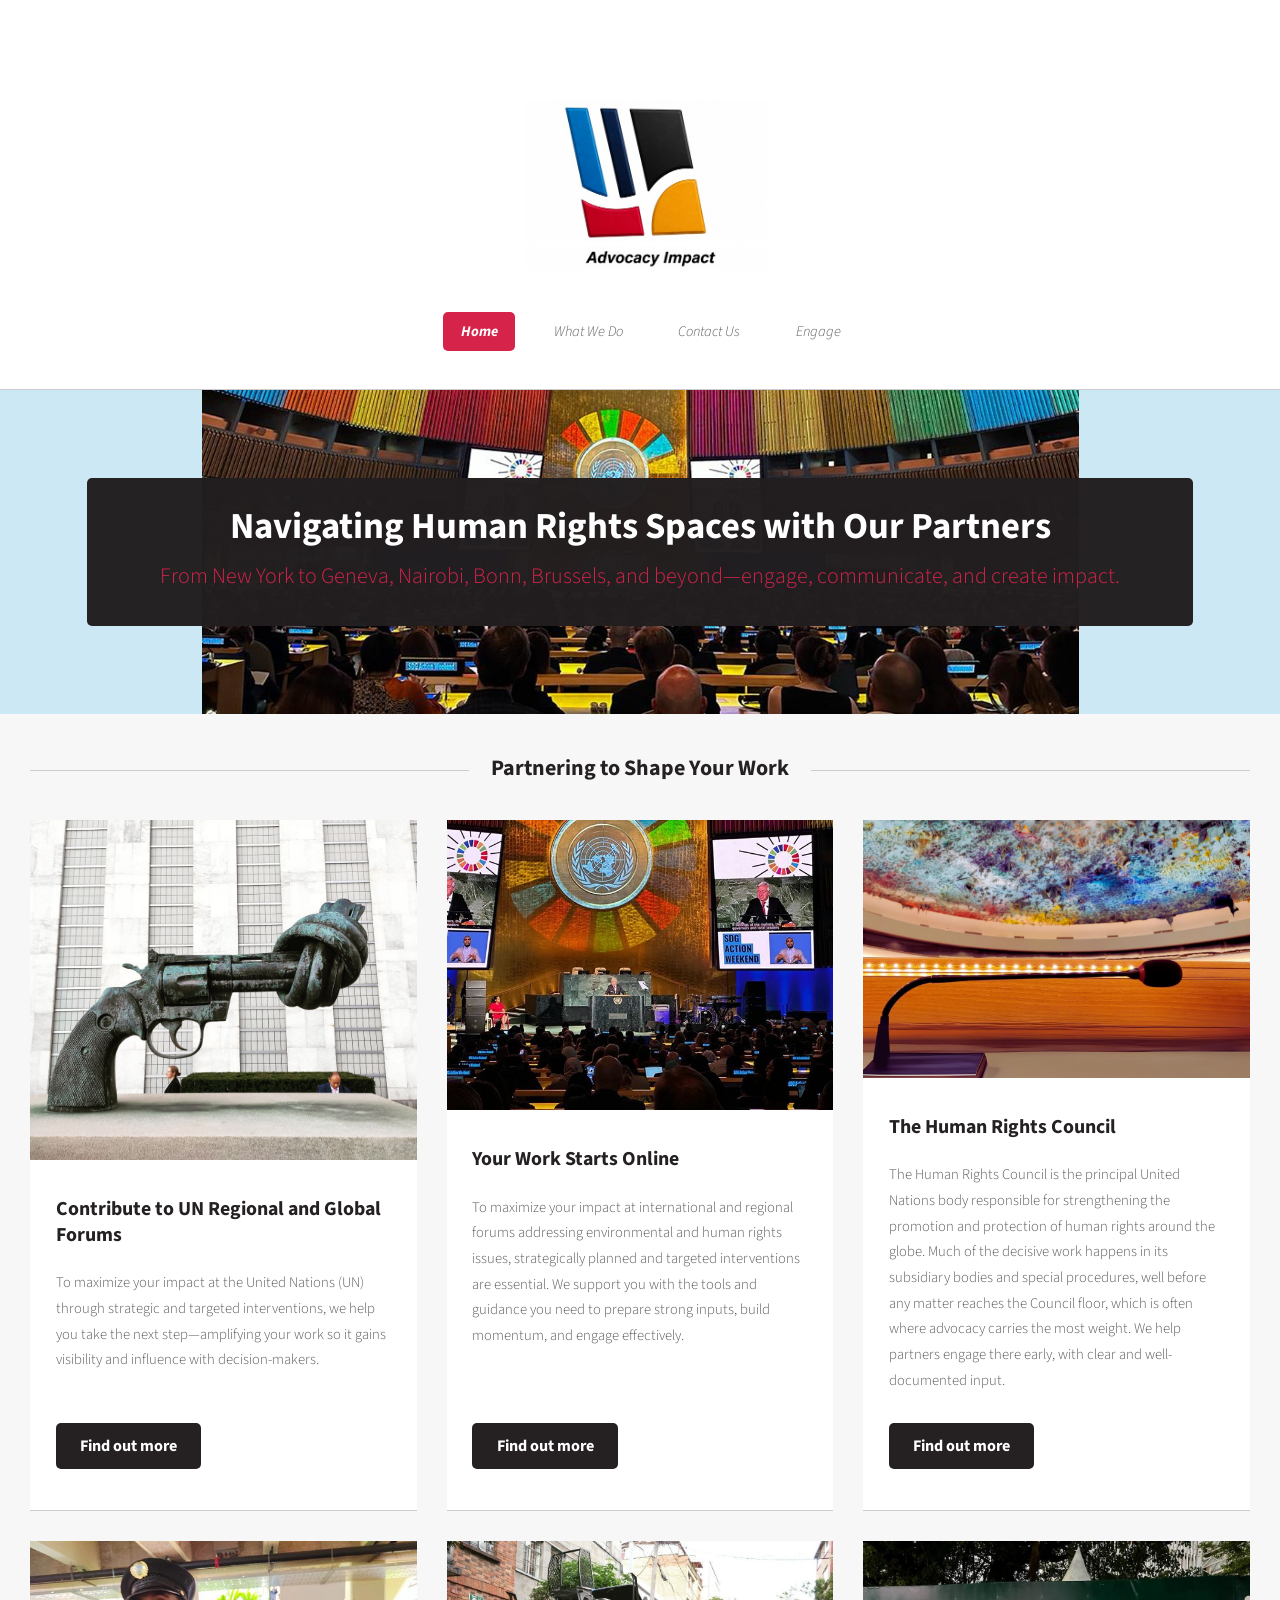
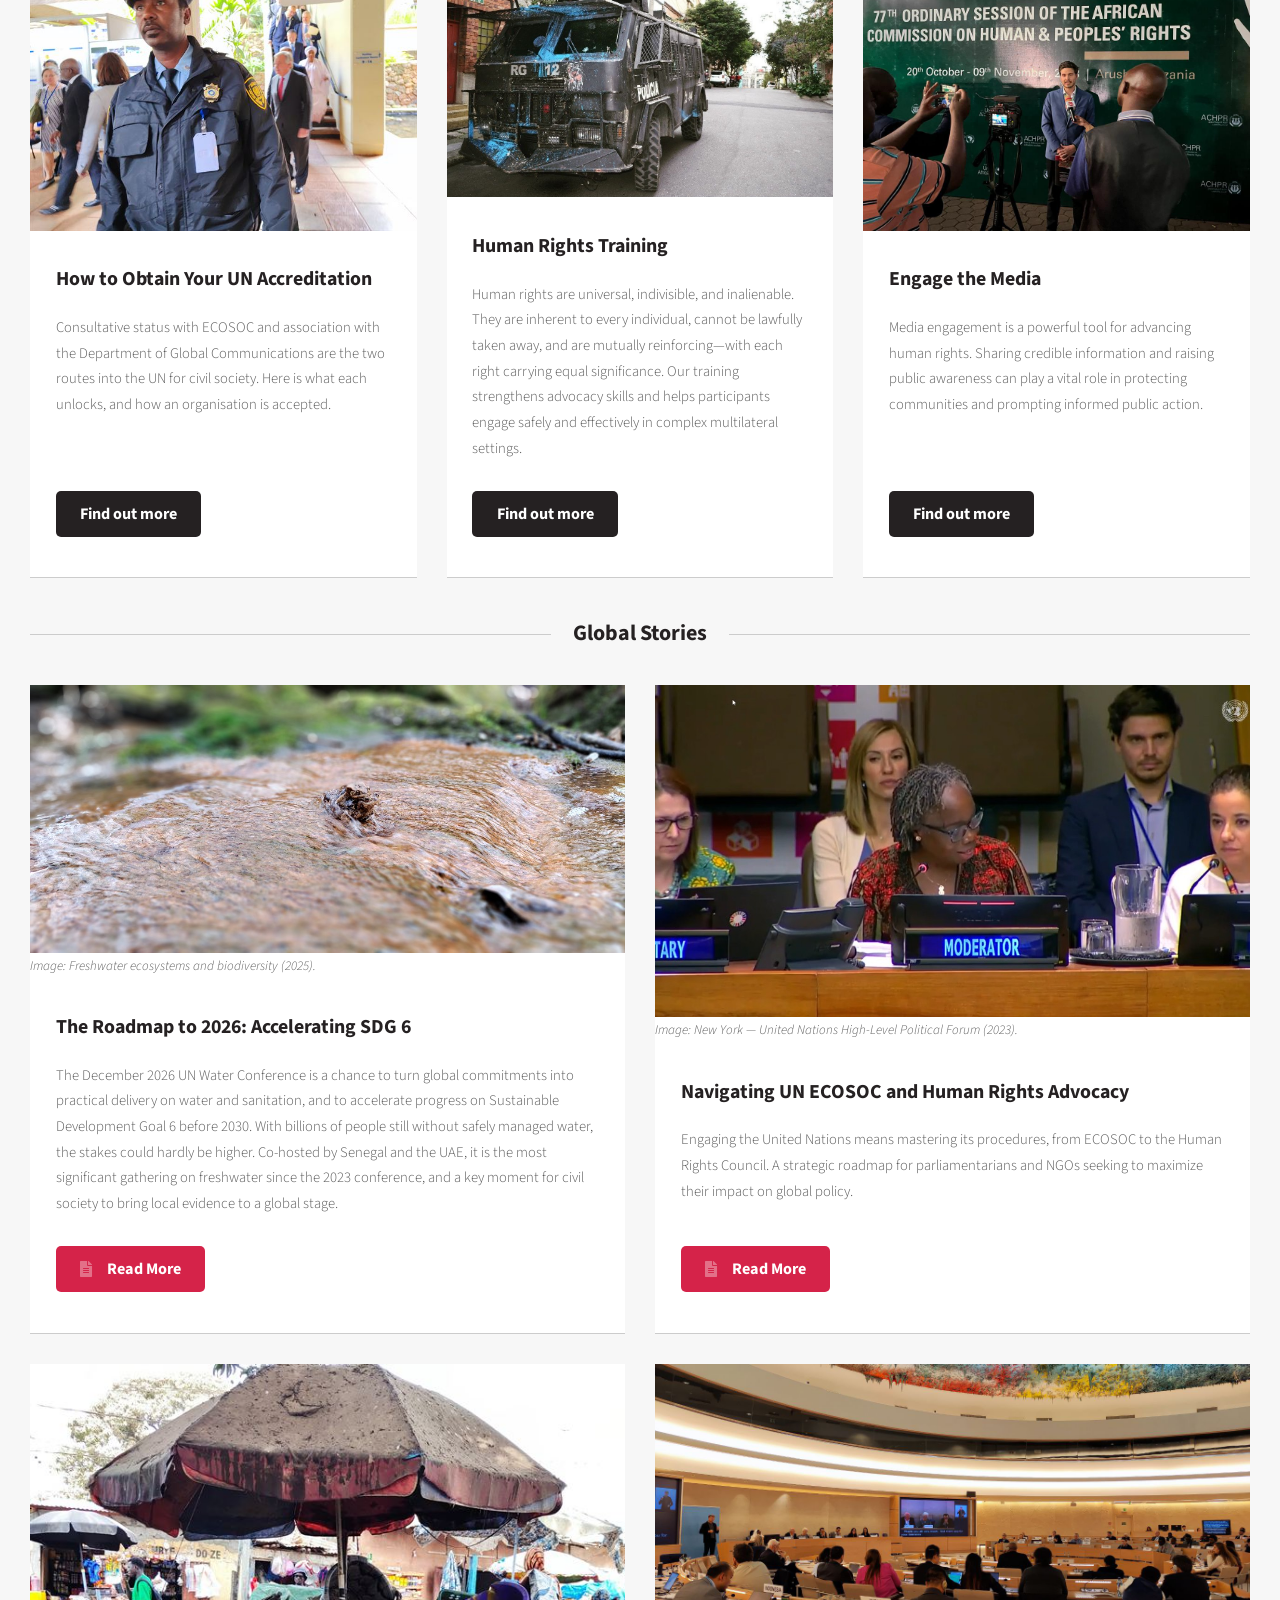
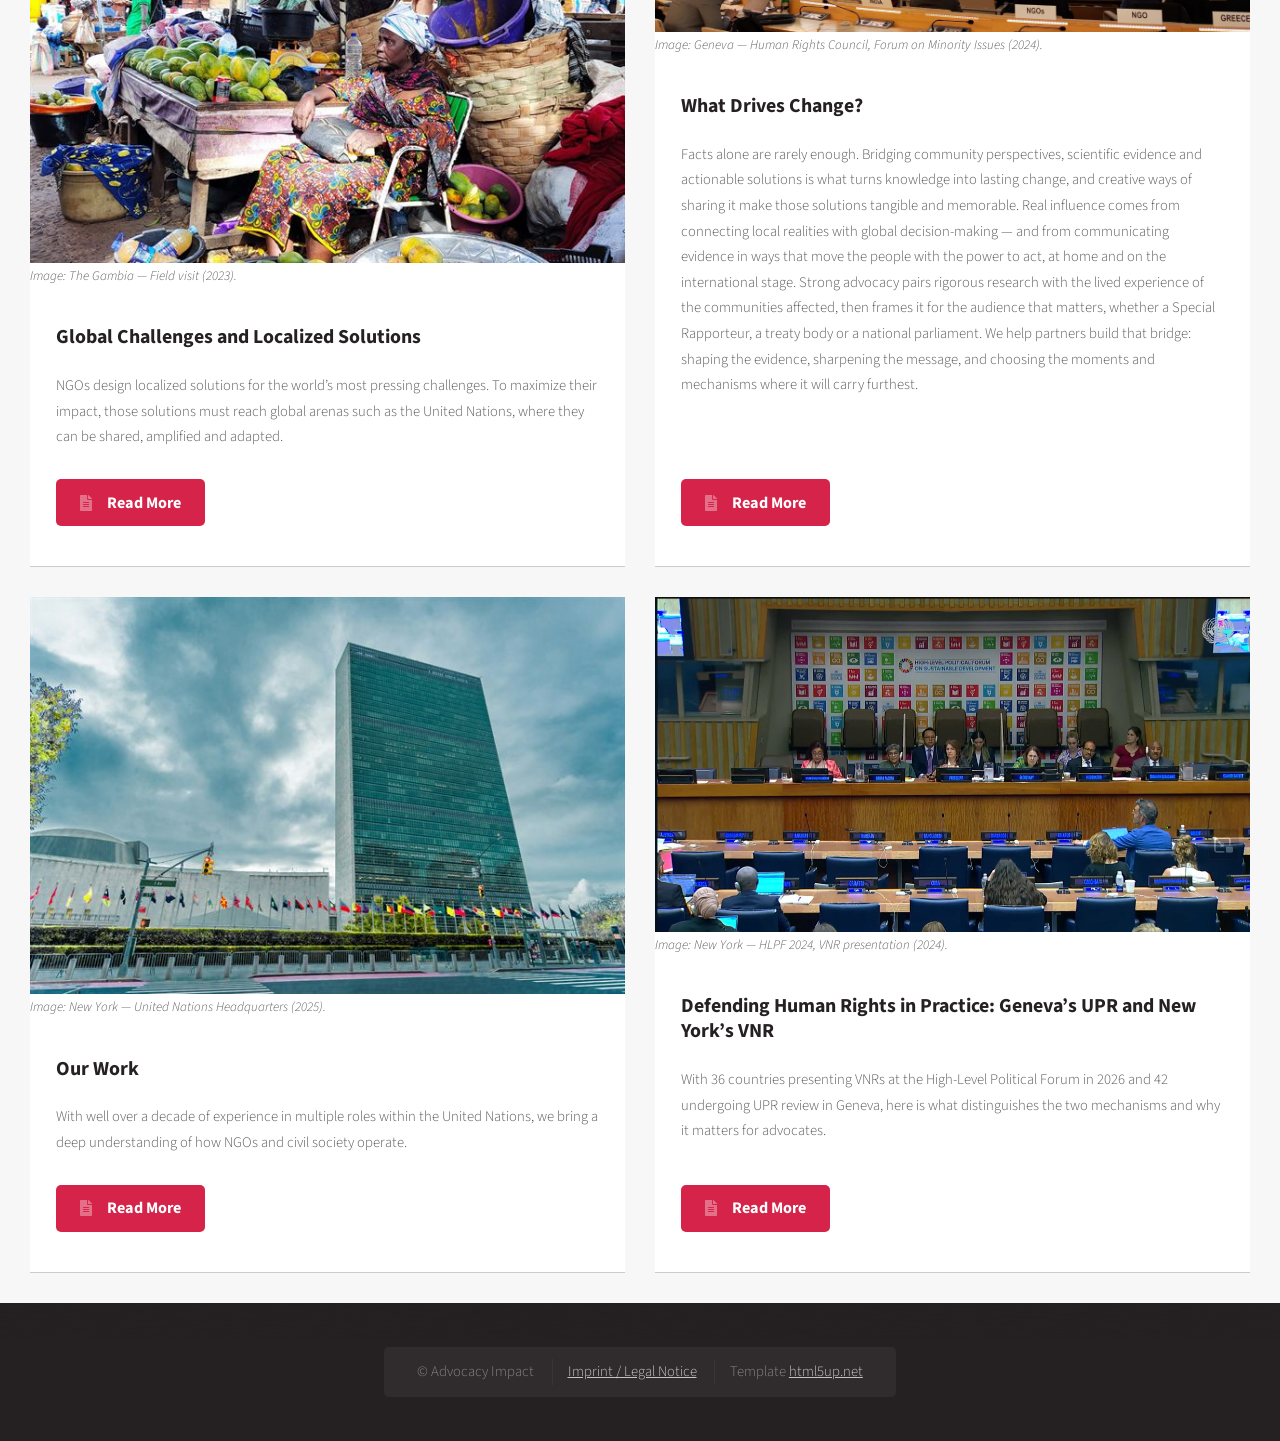
==== index.html @ 9e7255ac "Fix engage image alignment and correct landing-page button links engage.html: clear the floated imag" ====
<!DOCTYPE HTML>
<!--
	Advocacy Impact
	html5up.net | @ajlkn
	Free for personal and commercial use under the CCA 3.0 license (html5up.net/license)
-->
<html lang="en">
	<head>
		<title>Advocacy Impact — Navigating Human Rights Spaces</title>
		<meta charset="utf-8" />
		<meta name="viewport" content="width=device-width, initial-scale=1" />
		<meta name="description" content="Advocacy Impact helps NGOs, researchers, and civil society engage with the United Nations and regional human rights forums, from New York to Geneva, Nairobi, Bonn, and Brussels." />
		<link rel="icon" type="image/jpeg" href="images/logo.jpg" />
		<meta property="og:type" content="website" />
		<meta property="og:title" content="Advocacy Impact — Navigating Human Rights Spaces" />
		<meta property="og:description" content="Helping NGOs, researchers, and civil society engage with the United Nations and regional human rights forums." />
		<meta property="og:image" content="https://advocacyimpact.eu/images/logo.jpg" />
		<meta property="og:url" content="https://advocacyimpact.eu/" />
		<link rel="stylesheet" href="assets/css/main.css" />
		<link rel="stylesheet" href="assets/css/custom.css" />
	</head>
	<body class="homepage is-preload">
		<div id="page-wrapper">

				<!-- Header -->
				<section id="header">

					<!-- Logo -->
						

				<!-- Nav --><nav id="nav"><img src="images/logo.jpg" alt="Advocacy Impact" width="328" height="185" /><br />
<div style="height:30px;"></div>
<ul>
<li class="current"><a href="index.html">Home</a></li>
<li><a href="what-we-do.html">What We Do</a></li>
<li><a href="contact.html">Contact Us</a></li>
<li><a href="engage.html">Engage</a>
<ul>
<li><a href="global-stories.html">Global Stories</a></li>
<li><a href="who-we-are.html">Who We Are</a></li>
</ul>
</li>
</ul>
</nav>

					</section>

					<!-- Banner -->
						<section id="banner">
							<header>
								<h2>Navigating Human Rights Spaces with Our Partners</h2>
								<p>From New York to Geneva, Nairobi, Bonn, Brussels, and beyond—engage, communicate, and create impact.</p>
							</header>
						</section>

			<!-- Main -->
				<section id="main">
					<div class="container">
						<div class="row">
							<div class="col-12">

								<!-- Portfolio -->
									<section>
										<header class="major">
											<h2>Partnering to Shape Your Work</h2>
										</header>
<div class="row stories-grid">
    <div class="col-4 col-6-medium col-12-small">
        <section class="box">
            <a href="#" class="image featured"><img loading="lazy" src="images/pic02.jpg" alt="The Knotted Gun (Non-Violence) sculpture outside UN Headquarters in New York" /></a>
            <header>
                <h3>Contribute to UN Regional and Global Forums</h3>
            </header>
            <p>To maximize your impact at the United Nations (UN) through strategic and targeted interventions, we help you take the next step—amplifying your work so it gains visibility and influence with decision-makers.</p>
            <footer>
                <ul class="actions">
                    <li>
                        <a href="engage.html#engage-with-mechanisms" class="button alt" data-scroll>Find out more</a>
                    </li>
                </ul>
            </footer>
        </section>
    </div>

    <div class="col-4 col-6-medium col-12-small">
        <section class="box">
            <a href="#" class="image featured"><img loading="lazy" src="images/pic03.jpg" srcset="images/pic03-640.jpg 640w, images/pic03.jpg 1024w" sizes="(max-width: 736px) 100vw, 600px" alt="A speaker at the podium in the UN General Assembly Hall during SDG Action Weekend" /></a>
            <header>
                <h3>Your Work Starts Online</h3>
            </header>
            <p>To maximize your impact at international and regional forums addressing environmental and human rights issues, strategically planned and targeted interventions are essential. We support you with the tools and guidance you need to prepare strong inputs, build momentum, and engage effectively.</p>
            <footer>
                <ul class="actions">
                    <li>
                        <a href="engage.html#online-advocacy" class="button alt" data-scroll>Find out more</a>
                    </li>
                </ul>
            </footer>
        </section>
    </div>

    <div class="col-4 col-6-medium col-12-small">
        <section class="box">
            <a href="#" class="image featured"><img loading="lazy" src="images/pic05.jpg" alt="The domed ceiling of the UN Human Rights Council chamber in Geneva, above a delegate microphone" /></a>
            <header>
                <h3>The Human Rights Council</h3>
            </header>
            <p>The Human Rights Council is the principal United Nations body responsible for strengthening the promotion and protection of human rights around the globe. Much of the decisive work happens in its subsidiary bodies and special procedures, well before any matter reaches the Council floor, which is often where advocacy carries the most weight. We help partners engage there early, with clear and well-documented input.</p>
            <footer>
                <ul class="actions">
                    <li>
                        <a href="engage.html#human-rights-council" class="button alt" data-scroll>Find out more</a>
                    </li>
                </ul>
            </footer>
        </section>
    </div>

    <div class="col-4 col-6-medium col-12-small">
        <section class="box">
            <a href="#" class="image featured"><img loading="lazy" src="images/sg-nairobi.jpg" srcset="images/sg-nairobi-640.jpg 640w, images/sg-nairobi.jpg 1100w" sizes="(max-width: 736px) 100vw, 600px" alt="A UN security officer as Secretary-General Ant&oacute;nio Guterres walks through the UN Office at Nairobi" /></a>
            <header>
                <h3>How to Obtain Your UN Accreditation</h3>
            </header>
            <p>Consultative status with ECOSOC and association with the Department of Global Communications are the two routes into the UN for civil society. Here is what each unlocks, and how an organisation is accepted.</p>
            <footer>
                <ul class="actions">
                    <li>
                        <a href="engage.html#our-experience" class="button alt" data-scroll>Find out more</a>
                    </li>
                </ul>
            </footer>
        </section>
    </div>

    <div class="col-4 col-6-medium col-12-small">
        <section class="box">
            <a href="#" class="image featured"><img loading="lazy" src="images/pic06.jpg" alt="A police armoured vehicle splattered with blue paint on a city street" /></a>
            <header>
                <h3>Human Rights Training</h3>
            </header>
            <p>Human rights are universal, indivisible, and inalienable. They are inherent to every individual, cannot be lawfully taken away, and are mutually reinforcing—with each right carrying equal significance. Our training strengthens advocacy skills and helps participants engage safely and effectively in complex multilateral settings.</p>
            <footer>
                <ul class="actions">
                    <li>
                        <a href="engage.html#human-rights-training" class="button alt" data-scroll>Find out more</a>
                    </li>
                </ul>
            </footer>
        </section>
    </div>

    <div class="col-4 col-6-medium col-12-small">
        <section class="box">
            <a href="#" class="image featured"><img loading="lazy" src="images/pic07.jpg" alt="A man being interviewed on camera in front of a banner for the 77th session of the African Commission on Human and Peoples Rights" /></a>
            <header>
                <h3>Engage the Media</h3>
            </header>
            <p>Media engagement is a powerful tool for advancing human rights. Sharing credible information and raising public awareness can play a vital role in protecting communities and prompting informed public action.</p>
            <footer>
                <ul class="actions">
                    <li>
                        <a href="engage.html#engage-the-media" class="button alt" data-scroll>Find out more</a>
                    </li>
                </ul>
            </footer>
        </section>
    </div>
</div>

									</section>

							</div>
							<div class="col-12">

								<!-- Blog -->
									<section>
										<header class="major">
    							<h2 style="text-align: left;">Global Stories</h2>
<!--	<li><a href="who-we-are.html">Who We Are</a></li> -->
											</header>
										<div class="row stories-grid">
											<div class="col-6 col-12-small">
												<section class="box" style="text-align: left;">
													<figure class="featured-figure">
														<a href="#" class="image featured"><img loading="lazy" src="images/water-frogs.png" alt="Water flowing over rocks with frogs" style="display:block; margin:0;" /></a>
														<figcaption class="image-caption">Image: Freshwater ecosystems and biodiversity (2025).</figcaption>
													</figure>
													<header>
														<h3>The Roadmap to 2026: Accelerating SDG 6</h3>
													</header>
													<p>The December 2026 UN Water Conference is a chance to turn global commitments into practical delivery on water and sanitation, and to accelerate progress on Sustainable Development Goal 6 before 2030. With billions of people still without safely managed water, the stakes could hardly be higher. Co-hosted by Senegal and the UAE, it is the most significant gathering on freshwater since the 2023 conference, and a key moment for civil society to bring local evidence to a global stage.</p>
													<footer>
														<ul class="actions">
															<li>
																<a href="global-stories.html#post-4" class="button icon solid fa-file-alt">
																	Read More
																</a>
															</li>
														</ul>
													</footer>
												</section>
											</div>
												<div class="col-6 col-12-small">
													<section class="box" style="text-align: left;">
														<figure class="featured-figure">
															<a href="#" class="image featured"><img loading="lazy" src="images/pic22.jpg" alt="" style="display:block; margin:0;" /></a>
															<figcaption class="image-caption">Image: New York — United Nations High-Level Political Forum (2023).</figcaption>
														</figure>
														<header>
															<h3>Navigating UN ECOSOC and Human Rights Advocacy</h3>
														</header>
														<p>Engaging the United Nations means mastering its procedures, from ECOSOC to the Human Rights Council. A strategic roadmap for parliamentarians and NGOs seeking to maximize their impact on global policy.</p>
														<footer>
															<ul class="actions">
																<li>
																	<a href="global-stories.html#post-3" class="button icon solid fa-file-alt">
																		Read More
																	</a>
																</li>
															</ul>
														</footer>
													</section>
												</div>
											<div class="col-6 col-12-small">
												<section class="box" style="text-align: left;">
													<figure class="featured-figure">
														<a href="#" class="image featured"><img loading="lazy" src="images/pic15.jpg" srcset="images/pic15-640.jpg 640w, images/pic15.jpg 1280
w" sizes="(max-width: 736px) 100vw, 600px" alt="" style="display:block; margin:0;" /></a>
														<figcaption class="image-caption">Image: The Gambia — Field visit (2023).</figcaption>
													</figure>
													<header>
														<h3>Global Challenges and Localized Solutions</h3>
													
													</header>
													
<p>NGOs design localized solutions for the world&rsquo;s most pressing challenges. To maximize their impact, those solutions must reach global arenas such as the United Nations, where they can be shared, amplified and adapted.</p>
													<footer>
														<ul class="actions">
															 <li>
        <a href="global-stories.html#post-1" class="button icon solid fa-file-alt">
            Read More
        </a>
    </li>
</ul>

													</footer>
												</section>
											</div>
											<div class="col-6 col-12-small">
												<section class="box" style="text-align: left;">
													<figure class="featured-figure">
														<a href="#" class="image featured"><img loading="lazy" src="images/pic09.jpg" alt="" style="display:block; margin:0;" /></a>
														<figcaption class="image-caption">Image: Geneva — Human Rights Council, Forum on Minority Issues (2024).</figcaption>
													</figure>
													<header>
														<h3>What Drives Change?</h3>
														
													</header>
													<p>Facts alone are rarely enough. Bridging community perspectives, scientific evidence and actionable solutions is what turns knowledge into lasting change, and creative ways of sharing it make those solutions tangible and memorable. Real influence comes from connecting local realities with global decision-making &mdash; and from communicating evidence in ways that move the people with the power to act, at home and on the international stage. Strong advocacy pairs rigorous research with the lived experience of the communities affected, then frames it for the audience that matters, whether a Special Rapporteur, a treaty body or a national parliament. We help partners build that bridge: shaping the evidence, sharpening the message, and choosing the moments and mechanisms where it will carry furthest.</p>
<footer>

														<ul class="actions">
    <li>
        <a href="global-stories.html#post-2" class="button icon solid fa-file-alt">
            Read More
        </a>
    </li>
</ul>

													</footer>
</section>
											</div>
											<div class="col-6 col-12-small">
												<section class="box" style="text-align: left;">
													<figure class="featured-figure">
														<a href="#" class="image featured"><img loading="lazy" src="images/pic08.jpg" srcset="images/pic08-640.jpg 640w, images/pic08.jpg 1280w" sizes="(max-width: 736px) 100vw, 600px" alt="The United Nations Secretariat building and member-state flags in New York" style="display:block; margin:0;" /></a>
														<figcaption class="image-caption">Image: New York &mdash; United Nations Headquarters (2025).</figcaption>
													</figure>
													<header>
														<h3>Our Work</h3>
														
													</header>
 <p>With well over a decade of experience in multiple roles within the United Nations, we bring a deep understanding of how NGOs and civil society operate.</p>

													<footer>

														<ul class="actions">
    <li>
        <a href="global-stories.html#post-6" class="button icon solid fa-file-alt">
            Read More
        </a>
    </li>
</ul>

													</footer>
												</section>
											</div>
											<div class="col-6 col-12-small">
												<section class="box" style="text-align: left;">
													<figure class="featured-figure">
														<a href="#" class="image featured"><img loading="lazy" src="images/vnr-hlpf-2024.jpg" alt="VNR presentation at the High-Level Political Forum, New York 2024" style="display:block; margin:0;" /></a>
														<figcaption class="image-caption">Image: New York — HLPF 2024, VNR presentation (2024).</figcaption>
													</figure>
													<header>
														<h3>Defending Human Rights in Practice: Geneva’s UPR and New York’s VNR</h3>
													</header>
													<p>With 36 countries presenting VNRs at the High-Level Political Forum in 2026 and 42 undergoing UPR review in Geneva, here is what distinguishes the two mechanisms and why it matters for advocates.</p>
													<footer>
														<ul class="actions">
															<li>
																<a href="global-stories.html#post-5" class="button icon solid fa-file-alt">
																	Read More
																</a>
															</li>
														</ul>
													</footer>
												</section>
											</div>
										</div>
									</section>

							</div>
						</div>
					</div>
				</section>

			<!-- Footer -->
			<section id="footer">
				<div class="container">
					<div class="row">
						<div class="col-12">
							<div id="copyright">
								<ul class="links">
									<li>&copy; Advocacy Impact</li>
									<li><a href="imprint.html">Imprint / Legal Notice</a></li>
									<li>Template <a href="https://html5up.net">html5up.net</a></li>
								</ul>
							</div>
						</div>
					</div>
				</div>
			</section>

		</div>

		<!-- Scripts -->
			<script src="assets/js/jquery.min.js"></script>
			<script src="assets/js/jquery.dropotron.min.js"></script>
			<script src="assets/js/browser.min.js"></script>
			<script src="assets/js/breakpoints.min.js"></script>
			<script src="assets/js/util.js"></script>
			<script src="assets/js/main.js"></script>

	</body>
</html>
---- assets/css/main.css ----
@import url("fontawesome-all.min.css");
@import url("https://fonts.googleapis.com/css?family=Source+Sans+Pro:300,400,700,900,300italic");

/*
	Dopetrope by HTML5 UP
	html5up.net | @ajlkn
	Free for personal and commercial use under the CCA 3.0 license (html5up.net/license)
*/

html, body, div, span, applet, object,
iframe, h1, h2, h3, h4, h5, h6, p, blockquote,
pre, a, abbr, acronym, address, big, cite,
code, del, dfn, em, img, ins, kbd, q, s, samp,
small, strike, strong, sub, sup, tt, var, b,
u, i, center, dl, dt, dd, ol, ul, li, fieldset,
form, label, legend, table, caption, tbody,
tfoot, thead, tr, th, td, article, aside,
canvas, details, embed, figure, figcaption,
footer, header, hgroup, menu, nav, output, ruby,
section, summary, time, mark, audio, video {
	margin: 0;
	padding: 0;
	border: 0;
	font-size: 100%;
	font: inherit;
	vertical-align: baseline;}

article, aside, details, figcaption, figure,
footer, header, hgroup, menu, nav, section {
	display: block;}

body {
	line-height: 1;
}

ol, ul {
	list-style: none;
}

blockquote, q {
	quotes: none;
}

	blockquote:before, blockquote:after, q:before, q:after {
		content: '';
		content: none;
	}

table {
	border-collapse: collapse;
	border-spacing: 0;
}

body {
	-webkit-text-size-adjust: none;
}

mark {
	background-color: transparent;
	color: inherit;
}

input::-moz-focus-inner {
	border: 0;
	padding: 0;
}

input, select, textarea {
	-moz-appearance: none;
	-webkit-appearance: none;
	-ms-appearance: none;
	appearance: none;
}

/* Basic */

	html {
		box-sizing: border-box;
	}

	*, *:before, *:after {
		box-sizing: inherit;
	}

	body {
		background: #252122;
		background-image: url("images/bg02.png");
	}

		body.is-preload *, body.is-preload *:before, body.is-preload *:after {
			-moz-animation: none !important;
			-webkit-animation: none !important;
			-ms-animation: none !important;
			animation: none !important;
			-moz-transition: none !important;
			-webkit-transition: none !important;
			-ms-transition: none !important;
			transition: none !important;
		}

	body, input, textarea, select {
		font-family: 'Source Sans Pro';
		font-weight: 300;
		color: #5d5d5d;
		font-size: 14pt;
		line-height: 1.75em;
	}

	strong, b {
		color: #252122;
		font-weight: 400;
	}

	i, em {
		font-style: italic;
	}

	sub {
		position: relative;
		top: 0.5em;
		font-size: 0.8em;
	}

	sup {
		position: relative;
		top: -0.5em;
		font-size: 0.8em;
	}

	blockquote {
		border-left: solid 0.75em #dddddd;
		padding: 1em 0 1em 1.5em;
		font-style: italic;
	}

	h1, h2, h3, h4, h5, h6 {
		color: #252122;
		font-weight: 700;
	}

	h1 a, h2 a, h3 a, h4 a, h5 a, h6 a {
		color: inherit;
		text-decoration: none;
	}

	h2 {
		font-size: 1.5em;
	}

	h3 {
		font-size: 1.35em;
	}

	a {
		color: #d52349;
		text-decoration: underline;
	}

		a:hover {
			text-decoration: none;
		}

	br.clear {
		clear: both;
	}

	hr {
		border: 0;
		border-top: solid 1px #dddddd;
		height: 1px;
		margin: 2em 0 2em 0;
	}

	p, ul, ol, dl, table {
		margin-bottom: 2em;
	}

/* Container */

	.container {
		margin: 0 auto;
		max-width: 100%;
		width: 70em;
	}

		@media screen and (max-width: 1680px) {

			.container {
				width: 70em;
			}

		}

		@media screen and (max-width: 1280px) {

			.container {
				width: calc(100% - 60px);
			}

		}

		@media screen and (max-width: 980px) {

			.container {
				width: calc(100% - 80px);
			}

		}

		@media screen and (max-width: 736px) {

			.container {
				width: calc(100% - 40px);
			}

		}

/* Row */

	.row {
		display: flex;
		flex-wrap: wrap;
		box-sizing: border-box;
		align-items: stretch;
	}

		.row > * {
			box-sizing: border-box;
		}

		.row.gtr-uniform > * > :last-child {
			margin-bottom: 0;
		}

		.row.aln-left {
			justify-content: flex-start;
		}

		.row.aln-center {
			justify-content: center;
		}

		.row.aln-right {
			justify-content: flex-end;
		}

		.row.aln-top {
			align-items: flex-start;
		}

		.row.aln-middle {
			align-items: center;
		}

		.row.aln-bottom {
			align-items: flex-end;
		}

		.row > .imp {
			order: -1;
		}

		.row > .col-1 {
			width: 8.33333%;
		}

		.row > .off-1 {
			margin-left: 8.33333%;
		}

		.row > .col-2 {
			width: 16.66667%;
		}

		.row > .off-2 {
			margin-left: 16.66667%;
		}

		.row > .col-3 {
			width: 25%;
		}

		.row > .off-3 {
			margin-left: 25%;
		}

		.row > .col-4 {
			width: 33.33333%;
		}

		.row > .off-4 {
			margin-left: 33.33333%;
		}

		.row > .col-5 {
			width: 41.66667%;
		}

		.row > .off-5 {
			margin-left: 41.66667%;
		}

		.row > .col-6 {
			width: 50%;
		}

		.row > .off-6 {
			margin-left: 50%;
		}

		.row > .col-7 {
			width: 58.33333%;
		}

		.row > .off-7 {
			margin-left: 58.33333%;
		}

		.row > .col-8 {
			width: 66.66667%;
		}

		.row > .off-8 {
			margin-left: 66.66667%;
		}

		.row > .col-9 {
			width: 75%;
		}

		.row > .off-9 {
			margin-left: 75%;
		}

		.row > .col-10 {
			width: 83.33333%;
		}

		.row > .off-10 {
			margin-left: 83.33333%;
		}

		.row > .col-11 {
			width: 91.66667%;
		}

		.row > .off-11 {
			margin-left: 91.66667%;
		}

		.row > .col-12 {
			width: 100%;
		}

		.row > .off-12 {
			margin-left: 100%;
		}

		.row.gtr-0 {
			margin-top: 0px;
			margin-left: 0px;
		}

			.row.gtr-0 > * {
				padding: 0px 0 0 0px;
			}

			.row.gtr-0.gtr-uniform {
				margin-top: 0px;
			}

				.row.gtr-0.gtr-uniform > * {
					padding-top: 0px;
				}

		.row.gtr-25 {
			margin-top: -12.5px;
			margin-left: -12.5px;
		}

			.row.gtr-25 > * {
				padding: 12.5px 0 0 12.5px;
			}

			.row.gtr-25.gtr-uniform {
				margin-top: -12.5px;
			}

				.row.gtr-25.gtr-uniform > * {
					padding-top: 12.5px;
				}

		.row.gtr-50 {
			margin-top: -25px;
			margin-left: -25px;
		}

			.row.gtr-50 > * {
				padding: 25px 0 0 25px;
			}

			.row.gtr-50.gtr-uniform {
				margin-top: -25px;
			}

				.row.gtr-50.gtr-uniform > * {
					padding-top: 25px;
				}

		.row {
			margin-top: -50px;
			margin-left: -50px;
		}

			.row > * {
				padding: 50px 0 0 50px;
			}

			.row.gtr-uniform {
				margin-top: -50px;
			}

				.row.gtr-uniform > * {
					padding-top: 50px;
				}

		.row.gtr-150 {
			margin-top: -75px;
			margin-left: -75px;
		}

			.row.gtr-150 > * {
				padding: 75px 0 0 75px;
			}

			.row.gtr-150.gtr-uniform {
				margin-top: -75px;
			}

				.row.gtr-150.gtr-uniform > * {
					padding-top: 75px;
				}

		.row.gtr-200 {
			margin-top: -100px;
			margin-left: -100px;
		}

			.row.gtr-200 > * {
				padding: 100px 0 0 100px;
			}

			.row.gtr-200.gtr-uniform {
				margin-top: -100px;
			}

				.row.gtr-200.gtr-uniform > * {
					padding-top: 100px;
				}

		@media screen and (max-width: 1680px) {

			.row {
				display: flex;
				flex-wrap: wrap;
				box-sizing: border-box;
				align-items: stretch;
			}

				.row > * {
					box-sizing: border-box;
				}

				.row.gtr-uniform > * > :last-child {
					margin-bottom: 0;
				}

				.row.aln-left {
					justify-content: flex-start;
				}

				.row.aln-center {
					justify-content: center;
				}

				.row.aln-right {
					justify-content: flex-end;
				}

				.row.aln-top {
					align-items: flex-start;
				}

				.row.aln-middle {
					align-items: center;
				}

				.row.aln-bottom {
					align-items: flex-end;
				}

				.row > .imp-xlarge {
					order: -1;
				}

				.row > .col-1-xlarge {
					width: 8.33333%;
				}

				.row > .off-1-xlarge {
					margin-left: 8.33333%;
				}

				.row > .col-2-xlarge {
					width: 16.66667%;
				}

				.row > .off-2-xlarge {
					margin-left: 16.66667%;
				}

				.row > .col-3-xlarge {
					width: 25%;
				}

				.row > .off-3-xlarge {
					margin-left: 25%;
				}

				.row > .col-4-xlarge {
					width: 33.33333%;
				}

				.row > .off-4-xlarge {
					margin-left: 33.33333%;
				}

				.row > .col-5-xlarge {
					width: 41.66667%;
				}

				.row > .off-5-xlarge {
					margin-left: 41.66667%;
				}

				.row > .col-6-xlarge {
					width: 50%;
				}

				.row > .off-6-xlarge {
					margin-left: 50%;
				}

				.row > .col-7-xlarge {
					width: 58.33333%;
				}

				.row > .off-7-xlarge {
					margin-left: 58.33333%;
				}

				.row > .col-8-xlarge {
					width: 66.66667%;
				}

				.row > .off-8-xlarge {
					margin-left: 66.66667%;
				}

				.row > .col-9-xlarge {
					width: 75%;
				}

				.row > .off-9-xlarge {
					margin-left: 75%;
				}

				.row > .col-10-xlarge {
					width: 83.33333%;
				}

				.row > .off-10-xlarge {
					margin-left: 83.33333%;
				}

				.row > .col-11-xlarge {
					width: 91.66667%;
				}

				.row > .off-11-xlarge {
					margin-left: 91.66667%;
				}

				.row > .col-12-xlarge {
					width: 100%;
				}

				.row > .off-12-xlarge {
					margin-left: 100%;
				}

				.row.gtr-0 {
					margin-top: 0px;
					margin-left: 0px;
				}

					.row.gtr-0 > * {
						padding: 0px 0 0 0px;
					}

					.row.gtr-0.gtr-uniform {
						margin-top: 0px;
					}

						.row.gtr-0.gtr-uniform > * {
							padding-top: 0px;
						}

				.row.gtr-25 {
					margin-top: -12.5px;
					margin-left: -12.5px;
				}

					.row.gtr-25 > * {
						padding: 12.5px 0 0 12.5px;
					}

					.row.gtr-25.gtr-uniform {
						margin-top: -12.5px;
					}

						.row.gtr-25.gtr-uniform > * {
							padding-top: 12.5px;
						}

				.row.gtr-50 {
					margin-top: -25px;
					margin-left: -25px;
				}

					.row.gtr-50 > * {
						padding: 25px 0 0 25px;
					}

					.row.gtr-50.gtr-uniform {
						margin-top: -25px;
					}

						.row.gtr-50.gtr-uniform > * {
							padding-top: 25px;
						}

				.row {
					margin-top: -50px;
					margin-left: -50px;
				}

					.row > * {
						padding: 50px 0 0 50px;
					}

					.row.gtr-uniform {
						margin-top: -50px;
					}

						.row.gtr-uniform > * {
							padding-top: 50px;
						}

				.row.gtr-150 {
					margin-top: -75px;
					margin-left: -75px;
				}

					.row.gtr-150 > * {
						padding: 75px 0 0 75px;
					}

					.row.gtr-150.gtr-uniform {
						margin-top: -75px;
					}

						.row.gtr-150.gtr-uniform > * {
							padding-top: 75px;
						}

				.row.gtr-200 {
					margin-top: -100px;
					margin-left: -100px;
				}

					.row.gtr-200 > * {
						padding: 100px 0 0 100px;
					}

					.row.gtr-200.gtr-uniform {
						margin-top: -100px;
					}

						.row.gtr-200.gtr-uniform > * {
							padding-top: 100px;
						}

		}

		@media screen and (max-width: 1280px) {

			.row {
				display: flex;
				flex-wrap: wrap;
				box-sizing: border-box;
				align-items: stretch;
			}

				.row > * {
					box-sizing: border-box;
				}

				.row.gtr-uniform > * > :last-child {
					margin-bottom: 0;
				}

				.row.aln-left {
					justify-content: flex-start;
				}

				.row.aln-center {
					justify-content: center;
				}

				.row.aln-right {
					justify-content: flex-end;
				}

				.row.aln-top {
					align-items: flex-start;
				}

				.row.aln-middle {
					align-items: center;
				}

				.row.aln-bottom {
					align-items: flex-end;
				}

				.row > .imp-large {
					order: -1;
				}

				.row > .col-1-large {
					width: 8.33333%;
				}

				.row > .off-1-large {
					margin-left: 8.33333%;
				}

				.row > .col-2-large {
					width: 16.66667%;
				}

				.row > .off-2-large {
					margin-left: 16.66667%;
				}

				.row > .col-3-large {
					width: 25%;
				}

				.row > .off-3-large {
					margin-left: 25%;
				}

				.row > .col-4-large {
					width: 33.33333%;
				}

				.row > .off-4-large {
					margin-left: 33.33333%;
				}

				.row > .col-5-large {
					width: 41.66667%;
				}

				.row > .off-5-large {
					margin-left: 41.66667%;
				}

				.row > .col-6-large {
					width: 50%;
				}

				.row > .off-6-large {
					margin-left: 50%;
				}

				.row > .col-7-large {
					width: 58.33333%;
				}

				.row > .off-7-large {
					margin-left: 58.33333%;
				}

				.row > .col-8-large {
					width: 66.66667%;
				}

				.row > .off-8-large {
					margin-left: 66.66667%;
				}

				.row > .col-9-large {
					width: 75%;
				}

				.row > .off-9-large {
					margin-left: 75%;
				}

				.row > .col-10-large {
					width: 83.33333%;
				}

				.row > .off-10-large {
					margin-left: 83.33333%;
				}

				.row > .col-11-large {
					width: 91.66667%;
				}

				.row > .off-11-large {
					margin-left: 91.66667%;
				}

				.row > .col-12-large {
					width: 100%;
				}

				.row > .off-12-large {
					margin-left: 100%;
				}

				.row.gtr-0 {
					margin-top: 0px;
					margin-left: 0px;
				}

					.row.gtr-0 > * {
						padding: 0px 0 0 0px;
					}

					.row.gtr-0.gtr-uniform {
						margin-top: 0px;
					}

						.row.gtr-0.gtr-uniform > * {
							padding-top: 0px;
						}

				.row.gtr-25 {
					margin-top: -7.5px;
					margin-left: -7.5px;
				}

					.row.gtr-25 > * {
						padding: 7.5px 0 0 7.5px;
					}

					.row.gtr-25.gtr-uniform {
						margin-top: -7.5px;
					}

						.row.gtr-25.gtr-uniform > * {
							padding-top: 7.5px;
						}

				.row.gtr-50 {
					margin-top: -15px;
					margin-left: -15px;
				}

					.row.gtr-50 > * {
						padding: 15px 0 0 15px;
					}

					.row.gtr-50.gtr-uniform {
						margin-top: -15px;
					}

						.row.gtr-50.gtr-uniform > * {
							padding-top: 15px;
						}

				.row {
					margin-top: -30px;
					margin-left: -30px;
				}

					.row > * {
						padding: 30px 0 0 30px;
					}

					.row.gtr-uniform {
						margin-top: -30px;
					}

						.row.gtr-uniform > * {
							padding-top: 30px;
						}

				.row.gtr-150 {
					margin-top: -45px;
					margin-left: -45px;
				}

					.row.gtr-150 > * {
						padding: 45px 0 0 45px;
					}

					.row.gtr-150.gtr-uniform {
						margin-top: -45px;
					}

						.row.gtr-150.gtr-uniform > * {
							padding-top: 45px;
						}

				.row.gtr-200 {
					margin-top: -60px;
					margin-left: -60px;
				}

					.row.gtr-200 > * {
						padding: 60px 0 0 60px;
					}

					.row.gtr-200.gtr-uniform {
						margin-top: -60px;
					}

						.row.gtr-200.gtr-uniform > * {
							padding-top: 60px;
						}

		}

		@media screen and (max-width: 980px) {

			.row {
				display: flex;
				flex-wrap: wrap;
				box-sizing: border-box;
				align-items: stretch;
			}

				.row > * {
					box-sizing: border-box;
				}

				.row.gtr-uniform > * > :last-child {
					margin-bottom: 0;
				}

				.row.aln-left {
					justify-content: flex-start;
				}

				.row.aln-center {
					justify-content: center;
				}

				.row.aln-right {
					justify-content: flex-end;
				}

				.row.aln-top {
					align-items: flex-start;
				}

				.row.aln-middle {
					align-items: center;
				}

				.row.aln-bottom {
					align-items: flex-end;
				}

				.row > .imp-medium {
					order: -1;
				}

				.row > .col-1-medium {
					width: 8.33333%;
				}

				.row > .off-1-medium {
					margin-left: 8.33333%;
				}

				.row > .col-2-medium {
					width: 16.66667%;
				}

				.row > .off-2-medium {
					margin-left: 16.66667%;
				}

				.row > .col-3-medium {
					width: 25%;
				}

				.row > .off-3-medium {
					margin-left: 25%;
				}

				.row > .col-4-medium {
					width: 33.33333%;
				}

				.row > .off-4-medium {
					margin-left: 33.33333%;
				}

				.row > .col-5-medium {
					width: 41.66667%;
				}

				.row > .off-5-medium {
					margin-left: 41.66667%;
				}

				.row > .col-6-medium {
					width: 50%;
				}

				.row > .off-6-medium {
					margin-left: 50%;
				}

				.row > .col-7-medium {
					width: 58.33333%;
				}

				.row > .off-7-medium {
					margin-left: 58.33333%;
				}

				.row > .col-8-medium {
					width: 66.66667%;
				}

				.row > .off-8-medium {
					margin-left: 66.66667%;
				}

				.row > .col-9-medium {
					width: 75%;
				}

				.row > .off-9-medium {
					margin-left: 75%;
				}

				.row > .col-10-medium {
					width: 83.33333%;
				}

				.row > .off-10-medium {
					margin-left: 83.33333%;
				}

				.row > .col-11-medium {
					width: 91.66667%;
				}

				.row > .off-11-medium {
					margin-left: 91.66667%;
				}

				.row > .col-12-medium {
					width: 100%;
				}

				.row > .off-12-medium {
					margin-left: 100%;
				}

				.row.gtr-0 {
					margin-top: 0px;
					margin-left: 0px;
				}

					.row.gtr-0 > * {
						padding: 0px 0 0 0px;
					}

					.row.gtr-0.gtr-uniform {
						margin-top: 0px;
					}

						.row.gtr-0.gtr-uniform > * {
							padding-top: 0px;
						}

				.row.gtr-25 {
					margin-top: -10px;
					margin-left: -10px;
				}

					.row.gtr-25 > * {
						padding: 10px 0 0 10px;
					}

					.row.gtr-25.gtr-uniform {
						margin-top: -10px;
					}

						.row.gtr-25.gtr-uniform > * {
							padding-top: 10px;
						}

				.row.gtr-50 {
					margin-top: -20px;
					margin-left: -20px;
				}

					.row.gtr-50 > * {
						padding: 20px 0 0 20px;
					}

					.row.gtr-50.gtr-uniform {
						margin-top: -20px;
					}

						.row.gtr-50.gtr-uniform > * {
							padding-top: 20px;
						}

				.row {
					margin-top: -40px;
					margin-left: -40px;
				}

					.row > * {
						padding: 40px 0 0 40px;
					}

					.row.gtr-uniform {
						margin-top: -40px;
					}

						.row.gtr-uniform > * {
							padding-top: 40px;
						}

				.row.gtr-150 {
					margin-top: -60px;
					margin-left: -60px;
				}

					.row.gtr-150 > * {
						padding: 60px 0 0 60px;
					}

					.row.gtr-150.gtr-uniform {
						margin-top: -60px;
					}

						.row.gtr-150.gtr-uniform > * {
							padding-top: 60px;
						}

				.row.gtr-200 {
					margin-top: -80px;
					margin-left: -80px;
				}

					.row.gtr-200 > * {
						padding: 80px 0 0 80px;
					}

					.row.gtr-200.gtr-uniform {
						margin-top: -80px;
					}

						.row.gtr-200.gtr-uniform > * {
							padding-top: 80px;
						}

		}

		@media screen and (max-width: 736px) {

			.row {
				display: flex;
				flex-wrap: wrap;
				box-sizing: border-box;
				align-items: stretch;
			}

				.row > * {
					box-sizing: border-box;
				}

				.row.gtr-uniform > * > :last-child {
					margin-bottom: 0;
				}

				.row.aln-left {
					justify-content: flex-start;
				}

				.row.aln-center {
					justify-content: center;
				}

				.row.aln-right {
					justify-content: flex-end;
				}

				.row.aln-top {
					align-items: flex-start;
				}

				.row.aln-middle {
					align-items: center;
				}

				.row.aln-bottom {
					align-items: flex-end;
				}

				.row > .imp-small {
					order: -1;
				}

				.row > .col-1-small {
					width: 8.33333%;
				}

				.row > .off-1-small {
					margin-left: 8.33333%;
				}

				.row > .col-2-small {
					width: 16.66667%;
				}

				.row > .off-2-small {
					margin-left: 16.66667%;
				}

				.row > .col-3-small {
					width: 25%;
				}

				.row > .off-3-small {
					margin-left: 25%;
				}

				.row > .col-4-small {
					width: 33.33333%;
				}

				.row > .off-4-small {
					margin-left: 33.33333%;
				}

				.row > .col-5-small {
					width: 41.66667%;
				}

				.row > .off-5-small {
					margin-left: 41.66667%;
				}

				.row > .col-6-small {
					width: 50%;
				}

				.row > .off-6-small {
					margin-left: 50%;
				}

				.row > .col-7-small {
					width: 58.33333%;
				}

				.row > .off-7-small {
					margin-left: 58.33333%;
				}

				.row > .col-8-small {
					width: 66.66667%;
				}

				.row > .off-8-small {
					margin-left: 66.66667%;
				}

				.row > .col-9-small {
					width: 75%;
				}

				.row > .off-9-small {
					margin-left: 75%;
				}

				.row > .col-10-small {
					width: 83.33333%;
				}

				.row > .off-10-small {
					margin-left: 83.33333%;
				}

				.row > .col-11-small {
					width: 91.66667%;
				}

				.row > .off-11-small {
					margin-left: 91.66667%;
				}

				.row > .col-12-small {
					width: 100%;
				}

				.row > .off-12-small {
					margin-left: 100%;
				}

				.row.gtr-0 {
					margin-top: 0px;
					margin-left: 0px;
				}

					.row.gtr-0 > * {
						padding: 0px 0 0 0px;
					}

					.row.gtr-0.gtr-uniform {
						margin-top: 0px;
					}

						.row.gtr-0.gtr-uniform > * {
							padding-top: 0px;
						}

				.row.gtr-25 {
					margin-top: -5px;
					margin-left: -5px;
				}

					.row.gtr-25 > * {
						padding: 5px 0 0 5px;
					}

					.row.gtr-25.gtr-uniform {
						margin-top: -5px;
					}

						.row.gtr-25.gtr-uniform > * {
							padding-top: 5px;
						}

				.row.gtr-50 {
					margin-top: -10px;
					margin-left: -10px;
				}

					.row.gtr-50 > * {
						padding: 10px 0 0 10px;
					}

					.row.gtr-50.gtr-uniform {
						margin-top: -10px;
					}

						.row.gtr-50.gtr-uniform > * {
							padding-top: 10px;
						}

				.row {
					margin-top: -20px;
					margin-left: -20px;
				}

					.row > * {
						padding: 20px 0 0 20px;
					}

					.row.gtr-uniform {
						margin-top: -20px;
					}

						.row.gtr-uniform > * {
							padding-top: 20px;
						}

				.row.gtr-150 {
					margin-top: -30px;
					margin-left: -30px;
				}

					.row.gtr-150 > * {
						padding: 30px 0 0 30px;
					}

					.row.gtr-150.gtr-uniform {
						margin-top: -30px;
					}

						.row.gtr-150.gtr-uniform > * {
							padding-top: 30px;
						}

				.row.gtr-200 {
					margin-top: -40px;
					margin-left: -40px;
				}

					.row.gtr-200 > * {
						padding: 40px 0 0 40px;
					}

					.row.gtr-200.gtr-uniform {
						margin-top: -40px;
					}

						.row.gtr-200.gtr-uniform > * {
							padding-top: 40px;
						}

		}

/* Form */

	form label {
		display: block;
		color: #252122;
		font-weight: 400;
		margin: 0 0 0.5em 0;
	}

	form input[type=text],
	form input[type=email],
	form input[type=password],
	form select,
	form textarea {
		-webkit-appearance: none;
		display: block;
		border: 0;
		padding: 0.75em 1em;
		font-size: 1em;
		border-radius: 5px;
		border: solid 1px #dddddd;
		background: #fff;
		width: 100%;
	}

		form input[type=text]:focus,
		form input[type=email]:focus,
		form input[type=password]:focus,
		form select:focus,
		form textarea:focus {
			box-shadow: inset 0px 0px 1px 1px #43bff0;
		}

	form textarea {
		height: 15em;
	}

	form ::-webkit-input-placeholder {
		color: #555 !important;
	}

	form :-moz-placeholder {
		color: #555 !important;
	}

	form ::-moz-placeholder {
		color: #555 !important;
	}

	form :-ms-input-placeholder {
		color: #555 !important;
	}

	form ::-moz-focus-inner {
		border: 0;
	}

/* Tables */

	table {
		width: 100%;
	}

		table tr {
			border-top: solid 1px #dddddd;
		}

			table tr:first-child {
				border-top: 0;
			}

		table td {
			padding: 0.5em 1em 0.5em 1em;
		}

		table th {
			text-align: left;
			padding: 0.5em 1em 0.5em 1em;
			font-weight: 700;
			margin: 0 0 1em 0;
		}

		table thead {
			border-bottom: solid 2px #dddddd;
		}

/* Section/Article */

	section, article {
		margin-bottom: 2.5em;
	}

		section > :last-child, section:last-child, article > :last-child, article:last-child {
			margin-bottom: 0;
		}

	header {
		margin: 0 0 1.5em 0;
	}

		header > p {
			display: block;
			font-style: italic;
			margin: 0.5em 0 0 0;
			padding-bottom: 0.5em;
		}

		header.major {
			position: relative;
			text-align: center;
			border-top: solid 1px #ccc;
			top: 1em;
			margin: 0 0 3em 0;
		}

			header.major h2 {
				background: #fff;
				position: relative;
				top: -0.65em;
				display: inline;
				margin: 0;
				padding: 0 1em 0 1em;
			}

	footer {
		margin: 2.25em 0 0 0;
	}

/* Box */

	.box {
		background: #ffffff;
		border-bottom: solid 1px #ccc;
		padding: 2.75em 1.75em 2.75em 1.75em;
	}

		.box .image.featured {
			position: relative;
			width: auto;
			left: 1.75em;
			top: 1.75em;
			margin: -4.5em 0 4.25em -3.5em;
		}

		.box.post header {
			padding-top: 1em;
			margin: 0 0 2em 0;
		}

		.box.post h2 {
			font-size: 2.5em;
			letter-spacing: -0.015em;
		}

		.box.post header > p {
			margin-top: 1.25em;
			font-size: 1.25em;
		}

		.box footer ul.actions {
			margin-bottom: 0;
		}

/* Button */

	input[type="button"],
	input[type="submit"],
	input[type="reset"],
	button,
	.button {
		-webkit-appearance: none;
		display: inline-block;
		text-decoration: none;
		cursor: pointer;
		border: 0;
		border-radius: 5px;
		background: #d52349;
		color: #fff !important;
		font-weight: 700;
		outline: 0;
		font-size: 1.1em;
		padding: 0.65em 1.5em 0.65em 1.5em;
		text-align: center;
		-moz-transition: background-color .25s ease-in-out;
		-webkit-transition: background-color .25s ease-in-out;
		-ms-transition: background-color .25s ease-in-out;
		transition: background-color .25s ease-in-out;
	}

		input[type="button"]:hover,
		input[type="submit"]:hover,
		input[type="reset"]:hover,
		button:hover,
		.button:hover {
			background: #e53359;
		}

		input[type="button"]:active,
		input[type="submit"]:active,
		input[type="reset"]:active,
		button:active,
		.button:active {
			background: #c51349;
		}

		input[type="button"].alt,
		input[type="submit"].alt,
		input[type="reset"].alt,
		button.alt,
		.button.alt {
			background: #252122;
		}

			input[type="button"].alt:hover,
			input[type="submit"].alt:hover,
			input[type="reset"].alt:hover,
			button.alt:hover,
			.button.alt:hover {
				background: #353132;
			}

			input[type="button"].alt:active,
			input[type="submit"].alt:active,
			input[type="reset"].alt:active,
			button.alt:active,
			.button.alt:active {
				background: #151112;
			}

		input[type="button"].icon:before,
		input[type="submit"].icon:before,
		input[type="reset"].icon:before,
		button.icon:before,
		.button.icon:before {
			opacity: 0.35;
			position: relative;
			top: 0.05em;
			margin-right: 0.75em;
		}

		input[type="button"].large,
		input[type="submit"].large,
		input[type="reset"].large,
		button.large,
		.button.large {
			font-size: 1.5em;
			padding: 0.75em 1.5em 0.75em 1.5em;
		}

/* Image */

	.image {
		display: inline-block;
		outline: 0;
	}

		.image img {
			display: block;
			width: 100%;
		}

		.image.centered {
			display: block;
			margin: 0 0 2em 0;
		}

			.image.centered img {
				margin: 0 auto;
				width: auto;
			}

		.image.featured {
			display: block;
			width: 100%;
			margin: 0 0 2em 0;
		}

		.image.left {
			float: left;
			margin: 0 2em 2em 0;
		}

/* List */

	ul {
		list-style: disc;
		padding-left: 1em;
	}

		ul li {
			padding-left: 0.5em;
		}

	ol {
		list-style: decimal;
		padding-left: 1.25em;
	}

		ol li {
			padding-left: 0.25em;
		}

/* Actions */

	ul.actions {
		list-style: none;
		padding-left: 0;
	}

		ul.actions li {
			display: inline-block;
			margin-left: 1em;
			padding-left: 0;
		}

			ul.actions li:first-child {
				margin-left: 0;
			}

/* Links */

	ul.links {
		list-style: none;
		padding-left: 0;
	}

		ul.links li {
			display: inline-block;
			border-left: solid 1px rgba(255, 255, 255, 0.05);
			padding: 0 0 0 1em;
			margin: 0 0 0 1em;
		}

			ul.links li:first-child {
				border-left: 0;
				padding-left: 0;
				margin-left: 0;
			}

/* Contact */

	ul.contact {
		list-style: none;
		padding-left: 0;
	}

		ul.contact li {
			position: relative;
			border-top: solid 1px #ddd;
			padding: 1.3em 0 1.3em 7em;
		}

			ul.contact li h3 {
				position: absolute;
				left: 0;
				top: 1.3em;
				font-size: 1.1em;
			}

			ul.contact li p {
				margin: 0;
			}

			ul.contact li:first-child {
				padding-top: 0;
				border-top: 0;
			}

				ul.contact li:first-child h3 {
					top: 0;
				}

/* Dates */

	ul.dates {
		list-style: none;
		padding-left: 0;
	}

		ul.dates li {
			position: relative;
			border-top: solid 1px #ddd;
			padding: 1.3em 0 1.3em 6.75em;
		}

		ul.dates .date {
			display: block;
			position: absolute;
			left: 0;
			top: 1.3em;
			background-color: #d52349;
			height: 3.5em;
			text-align: center;
			color: #fff;
			line-height: 1em;
			border-top-left-radius: 5px;
			border-bottom-left-radius: 5px;
			padding: 0.5em 0.75em 0 1em;
		}

			ul.dates .date:after {
				content: '';
				position: absolute;
				bottom: 0;
				right: -1.2em;
				border-left: solid 1.25em #d52349;
				border-top: solid 1.8em transparent;
				border-bottom: solid 1.8em transparent;
			}

			ul.dates .date strong {
				display: block;
				font-size: 1.75em;
				padding-top: 0.15em;
			}

		ul.dates h3 {
			font-size: 1.1em;
		}

		ul.dates p {
			margin: 0;
		}

		ul.dates li:first-child {
			border-top: 0;
			padding-top: 0;
		}

			ul.dates li:first-child .date {
				top: 0;
			}

/* Divided */

	ul.divided {
		list-style: none;
		padding-left: 0;
	}

		ul.divided li {
			border-top: solid 1px #ddd;
			padding: 1em 0 1em 0;
		}

			ul.divided li:first-child {
				border-top: 0;
				padding-top: 0;
			}

/* Social */

	ul.social {
		list-style: none;
		padding-left: 0;
		overflow: hidden;
		cursor: default;
		margin: 0 0 3.25em 0;
	}

		ul.social li {
			display: inline-block;
			padding-left: 0;
			margin-left: 0.75em;
		}

			ul.social li:first-child {
				margin-left: 0;
			}

			ul.social li a {
				display: inline-block;
				width: 3em;
				height: 3em;
				text-align: center;
				border-radius: 5px;
				background: #888;
				-moz-transition: background-color .25s ease-in-out;
				-webkit-transition: background-color .25s ease-in-out;
				-ms-transition: background-color .25s ease-in-out;
				transition: background-color .25s ease-in-out;
			}

				ul.social li a:before {
					color: #fff;
					font-size: 2em;
					line-height: 1.5em;
				}

				ul.social li a.fa-facebook {
					background: #3c5a98;
				}

					ul.social li a.fa-facebook:hover {
						background: #4c6aa8;
					}

				ul.social li a.fa-twitter {
					background: #2daae4;
				}

					ul.social li a.fa-twitter:hover {
						background: #3dbaf4;
					}

				ul.social li a.fa-dribbble {
					background: #c4376b;
				}

					ul.social li a.fa-dribbble:hover {
						background: #d4477b;
					}

				ul.social li a.fa-linkedin {
					background: #006599;
				}

					ul.social li a.fa-linkedin:hover {
						background: #1075a9;
					}

				ul.social li a.fa-tumblr {
					background: #2b4661;
				}

					ul.social li a.fa-tumblr:hover {
						background: #3b5671;
					}

				ul.social li a.fa-google-plus {
					background: #da2713;
				}

					ul.social li a.fa-google-plus:hover {
						background: #ea3723;
					}

/* Icons */

	.icon {
		text-decoration: none;
		position: relative;
		text-decoration: none;
	}

		.icon:before {
			-moz-osx-font-smoothing: grayscale;
			-webkit-font-smoothing: antialiased;
			display: inline-block;
			font-style: normal;
			font-variant: normal;
			text-rendering: auto;
			line-height: 1;
			text-transform: none !important;
			font-family: 'Font Awesome 5 Free';
			font-weight: 400;
		}

		.icon.solid:before {
			font-weight: 900;
		}

		.icon.brands:before {
			font-family: 'Font Awesome 5 Brands';
		}

		.icon:before {
			line-height: inherit;
		}

		.icon > .label {
			display: none;
		}

		.icon.featured {
			position: relative;
			display: inline-block;
			background-color: #d52349;
			width: 9em;
			padding: 1.75em 0 0.75em 0;
			border-top-left-radius: 5px;
			border-top-right-radius: 5px;
			margin: 0 0 4.5em 0;
			cursor: default;
		}

			.icon.featured:before {
				font-size: 4.5em;
				line-height: 1em;
				color: #fff;
			}

			.icon.featured:after {
				content: '';
				position: absolute;
				bottom: -1.95em;
				left: 0;
				border-top: solid 2em #d52349;
				border-left: solid 4.5em transparent;
				border-right: solid 4.5em transparent;
			}

			.icon.featured.alt {
				background-color: #252122;
			}

				.icon.featured.alt:after {
					border-top-color: #252122;
				}

			.icon.featured.alt2 {
				background-color: #827a7c;
			}

				.icon.featured.alt2:after {
					border-top-color: #827a7c;
				}

/* Page Wrapper */

	#page-wrapper > section {
		margin-bottom: 0;
	}

/* Header */

	#header {
		position: relative;
		background: #ffffff;
		border-bottom: solid 1px #ccc;
		padding: 5em 0 4em 0;
		text-align: center;
	}

		#header h1 {
			color: #252122;
			font-weight: 900;
			font-size: 2.5em;
			letter-spacing: -0.035em;
			line-height: 1;
		}

/* Nav */

	#nav {
		margin: 2.5em 0 0 0;
	}

		#nav > ul {
			margin: 0;
		}

			#nav > ul > li {
				display: inline-block;
				font-style: italic;
				margin: 0 0.35em 0 0.35em;
			}

				#nav > ul > li > ul {
					display: none;
				}

				#nav > ul > li > a {
					border-radius: 5px;
					color: #5d5d5d;
					text-decoration: none;
					padding: 0.6em 1.2em 0.6em 1.2em;
					-moz-transition: background-color .25s ease-in-out;
					-webkit-transition: background-color .25s ease-in-out;
					-ms-transition: background-color .25s ease-in-out;
					transition: background-color .25s ease-in-out;
					outline: 0;
				}

				#nav > ul > li:hover > a, #nav > ul > li.active > a {
					background: #f3f3f3;
				}

				#nav > ul > li.current > a {
					background: #d52349;
					color: #fff !important;
					font-weight: 700;
				}

	.dropotron {
		border-radius: 5px;
		background-color: #252122;
		background-color: rgba(34, 30, 31, 0.98);
		padding: 1.25em 1.5em 1.25em 1.5em;
		font-style: italic;
		min-width: 13em;
		box-shadow: 0px 8px 15px 0px rgba(0, 0, 0, 0.5);
		text-align: left;
		margin-top: -1.25em;
		margin-left: -1px;
		list-style: none;
	}

		.dropotron a, .dropotron span {
			color: #aaa;
			text-decoration: none;
			-moz-transition: color .25s ease-in-out;
			-webkit-transition: color .25s ease-in-out;
			-ms-transition: color .25s ease-in-out;
			transition: color .25s ease-in-out;
		}

		.dropotron li {
			padding: 0.25em 0 0.25em 0;
		}

			.dropotron li:hover > a, .dropotron li:hover > span {
				color: #fff;
			}

		.dropotron.level-0 {
			margin-top: 2em;
		}

			.dropotron.level-0:before {
				content: '';
				display: block;
				position: absolute;
				left: 50%;
				margin-left: -10px;
				top: -9px;
				border-left: solid 10px transparent;
				border-right: solid 10px transparent;
				border-bottom: solid 10px #252122;
				border-bottom-color: rgba(34, 30, 31, 0.98);
			}

/* Banner */

	#banner {
		background: #CCE8F4 url("../../images/pic01.jpg");
		background-position: center center;
		background-size: auto 100%;
		background-repeat: no-repeat;
		text-align: center;
		position: relative;
		padding: 8em 0;
		margin: 4em 0 0 0;
	}

		#banner header {
			background-color: rgba(34, 30, 31, 0.98);
			display: inline-block;
			padding: 2.5em 5em;
			border-radius: 5px;
		}

			#banner header h2 {
				color: #fff;
				font-weight: 700;
				font-size: 2.5em;
				margin: 0 0 0.65em 0;
			}

			#banner header p {
				color: #d52349;
				padding: 0;
				font-style: normal;
				margin: 0;
				font-size: 1.5em;
			}

/* Intro */

	#intro {
		text-align: center;
		overflow: hidden;
	}

		#intro section {
			margin: 3em 0;
			padding: 2.5em 0;
		}

		#intro h2 {
			font-size: 1.75em;
		}

		#intro p {
			margin: 0;
		}

		#intro .middle {
			position: relative;
			z-index: 1;
		}

			#intro .middle:before {
				content: '';
				width: 32px;
				height: 100%;
				position: absolute;
				left: -24px;
				top: 0;
				display: block;
				z-index: -1;
				box-shadow: 32px 0 0 0 #fff, 0 -32px 0 0 #fff, 0 32px 0 0 #fff, 32px 32px 0 0 #fff, 32px -32px 0 0 #fff, 0 0 32px 0 rgba(0, 0, 0, 0.15);
			}

			#intro .middle:after {
				content: '';
				width: 32px;
				height: 100%;
				position: absolute;
				right: -24px;
				top: 0;
				display: block;
				z-index: -1;
				box-shadow: -32px 0 0 0 #fff, 0 -32px 0 0 #fff, 0 32px 0 0 #fff, -32px 32px 0 0 #fff, -32px -32px 0 0 #fff, 0 0 32px 0 rgba(0, 0, 0, 0.15);
			}

		#intro .button {
			min-width: 12em;
		}

		#intro footer {
			margin: 0;
		}

/* Main */

	#main {
		position: relative;
		background: #f7f7f7 url("images/bg02.png");
		padding: 4em 0 4em 0;
	}

		#main:before {
			content: '';
			position: absolute;
			top: 0;
			left: 0;
			width: 100%;
			background: url("images/bg01.png");
			background-size: 100% 100%;
			z-index: 0;
			opacity: 0.1;
		}

		#main .major h2 {
			background: #f7f7f7 url("images/bg02.png");
		}

/* Footer */

	#footer {
		position: relative;
		color: #858484;
		padding: 4em 0;
	}

		#footer:before {
			content: '';
			position: absolute;
			top: 0;
			left: 0;
			width: 100%;
			background: url("images/bg01.png");
			background-size: 100% 100%;
			z-index: 0;
			opacity: 0.5;
		}

		#footer a {
			color: #c5c4c4;
		}

		#footer h2, #footer h3, #footer h4, #footer h5, #footer h6, #footer strong, #footer b {
			color: #fff;
		}

			#footer h2 a, #footer h3 a, #footer h4 a, #footer h5 a, #footer h6 a, #footer strong a, #footer b a {
				color: inherit;
			}

		#footer ul.contact li,
		#footer ul.dates li,
		#footer ul.divided li {
			border-top-color: #353434;
			border-top-color: rgba(255, 255, 255, 0.05);
		}

		#footer header {
			margin: 0 0 3em 0;
		}

			#footer header h2 {
				font-size: 1.75em;
			}

/* Copyright */

	#copyright {
		text-align: center;
		margin: 3em 0 2em 0;
	}

		#copyright ul.links {
			display: inline-block;
			background: #2C2929;
			background: rgba(255, 255, 255, 0.05);
			border-radius: 5px;
			margin: 0;
			padding: 0.85em 2.25em 0.85em 2.25em;
		}

/* XLarge */

	@media screen and (max-width: 1680px) {

		/* Basic */

			body, input, textarea, select {
				font-size: 12pt;
			}

	}

/* Large */

	@media screen and (max-width: 1280px) {

		/* Basic */

			body, input, textarea, select {
				font-size: 11pt;
			}

		/* Section/Article */

			header.major {
				margin: 0.75em 0 2.5em 0;
			}

				header.major h2 {
					padding: 0 1em 0 1em;
				}

		/* Social */

			ul.social li {
				margin: 0 0 0.25em 0.75em;
			}

		/* Header */

			#header {
				padding: 4em 0 3em 0;
			}

		/* Banner */

			#banner {
				padding: 6em 0;
				margin: 3em 0 0 0;
			}

		/* Intro */

			#intro {
				padding: 0;
			}

				#intro section {
					padding: 1em 2em;
				}

				#intro .middle:before {
					left: -12px;
				}

				#intro .middle:after {
					right: -12px;
				}

		/* Main */

			#main {
				padding: 30px 0;
			}

		/* Footer */

			#footer {
				padding: 3em 0;
			}

				#footer:before {
					height: 2.5em;
				}

				#footer header {
					margin: 0 0 1.5em 0;
				}

					#footer header h2 {
						font-size: 1.25em;
					}

		/* Copyright */

			#copyright {
				margin: 0;
			}

	}

/* Medium */

	#navPanel, #titleBar {
		display: none;
	}

	@media screen and (max-width: 980px) {

		/* Basic */

			html, body {
				overflow-x: hidden;
			}

		/* Box */

			.box footer ul.actions li {
				margin: 1em 0 0 0;
				display: block;
			}

				.box footer ul.actions li .button {
					width: 100%;
				}

				.box footer ul.actions li:first-child {
					margin-top: 0;
				}

		/* Header */

			#header {
				padding: 3.5em 0 3em 0;
			}

		/* Nav */

			#nav {
				display: none;
			}

		/* Intro */

			#intro {
				padding: 3em 0 0 0;
			}

				#intro section {
					position: relative;
					border-top: solid 1px #dfdfdf;
					margin: 0;
					padding: 40px 0 0 0;
				}

					#intro section.first {
						border-top: 0;
						padding-top: 0;
					}

					#intro section p {
						margin: 0;
					}

				#intro .middle:before, #intro .middle:after {
					display: none;
				}

				#intro footer {
					padding: 3em 0 0 0;
				}

					#intro footer ul.actions {
						margin-bottom: 0;
					}

		/* Main */

			#main {
				padding: 40px 0;
			}

		/* Copyright */

			#copyright ul.links {
				display: block;
			}

		/* Nav */

			#page-wrapper {
				-moz-backface-visibility: hidden;
				-webkit-backface-visibility: hidden;
				-ms-backface-visibility: hidden;
				backface-visibility: hidden;
				-moz-transition: -moz-transform 0.5s ease;
				-webkit-transition: -webkit-transform 0.5s ease;
				-ms-transition: -ms-transform 0.5s ease;
				transition: transform 0.5s ease;
				padding-bottom: 1px;
			}

			#titleBar {
				-moz-backface-visibility: hidden;
				-webkit-backface-visibility: hidden;
				-ms-backface-visibility: hidden;
				backface-visibility: hidden;
				-moz-transition: -moz-transform 0.5s ease;
				-webkit-transition: -webkit-transform 0.5s ease;
				-ms-transition: -ms-transform 0.5s ease;
				transition: transform 0.5s ease;
				display: block;
				height: 44px;
				left: 0;
				position: fixed;
				top: 0;
				width: 100%;
				z-index: 10001;
				background: none;
			}

				#titleBar .toggle {
					text-decoration: none;
					width: 80px;
					height: 60px;
				}

					#titleBar .toggle:before {
						-moz-osx-font-smoothing: grayscale;
						-webkit-font-smoothing: antialiased;
						display: inline-block;
						font-style: normal;
						font-variant: normal;
						text-rendering: auto;
						line-height: 1;
						text-transform: none !important;
						font-family: 'Font Awesome 5 Free';
						font-weight: 900;
					}

					#titleBar .toggle:before {
						content: '\f0c9';
						display: block;
						position: absolute;
						left: 10px;
						top: 10px;
						width: 50px;
						height: 40px;
						line-height: 40px;
						font-size: 18px;
						color: #fff;
						text-align: center;
						background: rgba(150, 150, 150, 0.75);
						border-radius: 5px;
					}

					#titleBar .toggle:active:before {
						background-color: #969696;
					}

			#navPanel {
				-moz-backface-visibility: hidden;
				-webkit-backface-visibility: hidden;
				-ms-backface-visibility: hidden;
				backface-visibility: hidden;
				-moz-transform: translateX(-275px);
				-webkit-transform: translateX(-275px);
				-ms-transform: translateX(-275px);
				transform: translateX(-275px);
				-moz-transition: -moz-transform 0.5s ease;
				-webkit-transition: -webkit-transform 0.5s ease;
				-ms-transition: -ms-transform 0.5s ease;
				transition: transform 0.5s ease;
				display: block;
				height: 100%;
				left: 0;
				overflow-y: auto;
				position: fixed;
				top: 0;
				width: 275px;
				z-index: 10002;
				color: #858484;
				background-image: url("images/bg02.png");
				box-shadow: inset -3px 0px 5px 0px rgba(0, 0, 0, 0.35);
			}

				#navPanel .link {
					display: block;
					color: #888;
					text-decoration: none;
					height: 44px;
					line-height: 44px;
					border-top: solid 1px rgba(255, 255, 255, 0.05);
					padding: 0 1em 0 1em;
					font-style: italic;
				}

					#navPanel .link:first-child {
						border-top: 0;
					}

				#navPanel .indent-1 {
					display: inline-block;
					width: 1em;
				}

				#navPanel .indent-2 {
					display: inline-block;
					width: 2em;
				}

				#navPanel .indent-3 {
					display: inline-block;
					width: 3em;
				}

				#navPanel .indent-4 {
					display: inline-block;
					width: 4em;
				}

				#navPanel .indent-5 {
					display: inline-block;
					width: 5em;
				}

				#navPanel .depth-0 {
					color: #fff;
				}

			body.navPanel-visible #page-wrapper {
				-moz-transform: translateX(275px);
				-webkit-transform: translateX(275px);
				-ms-transform: translateX(275px);
				transform: translateX(275px);
			}

			body.navPanel-visible #titleBar {
				-moz-transform: translateX(275px);
				-webkit-transform: translateX(275px);
				-ms-transform: translateX(275px);
				transform: translateX(275px);
			}

			body.navPanel-visible #navPanel {
				-moz-transform: translateX(0);
				-webkit-transform: translateX(0);
				-ms-transform: translateX(0);
				transform: translateX(0);
			}

	}

/* Small */

	@media screen and (max-width: 736px) {

		/* Basic */

			body, input, textarea, select {
				font-size: 11pt;
			}

			h2, h3, h4, h5, h6 {
				font-size: 1.25em;
			}

		/* Button */

			input[type="button"].large,
			input[type="submit"].large,
			input[type="reset"].large,
			button.large,
			.button.large {
				font-size: 1.1em;
				padding: 0.65em 1.5em 0.65em 1.5em;
			}

		/* Actions */

			ul.actions li {
				margin: 1em 0 0 0;
				display: block;
			}

				ul.actions li .button {
					width: 100%;
				}

				ul.actions li:first-child {
					margin-top: 0;
				}

		/* Section/Article */

			section, article {
				margin-bottom: 20px;
			}

			header {
				margin: 0 0 1em 0;
			}

			footer {
				margin: 2em 0 0 0;
			}

		/* Box */

			.box {
				padding: 25px 15px 20px 15px;
			}

				.box .image.featured {
					left: 15px;
					top: 15px;
					margin: -40px 0 40px -30px;
				}

				.box.post header {
					padding-top: 0;
					margin: 0 0 1em 0;
				}

				.box.post h2 {
					font-size: 1.5em;
					line-height: 1.5em;
				}

				.box.post header > p {
					margin-top: 0;
					font-size: 1em;
				}

		/* Divided */

			ul.divided li {
				padding: 0.5em 0 0.5em 0;
			}

		/* Contact */

			ul.contact li {
				padding: 0.8em 0 0.8em 7em;
			}

				ul.contact li h3 {
					top: 0.8em;
				}

		/* Dates */

			ul.dates li {
				padding-left: 6em;
			}

			ul.dates h3 {
				margin: 0 0 0.5em 0;
			}

		/* Links */

			ul.links li {
				display: block;
				padding: 0.25em 0 0 0;
				margin: 0.25em 0 0 0;
				border-left: 0;
			}

				ul.links li:first-child {
					padding-top: 0;
					margin-top: 0;
				}

		/* Social */

			ul.social li {
				margin: 0 0.5em 0.75em 0;
			}

		/* Icons */

			.icon.featured {
				width: 8em;
				margin: 0 0 3em 0;
			}

				.icon.featured:after {
					border-left: solid 4em transparent;
					border-right: solid 4em transparent;
				}

		/* Header */

			#header {
				text-align: center;
				padding: 2em 0;
			}

				#header h1 {
					color: #252122;
					font-weight: 900;
					font-size: 1.75em;
					letter-spacing: -0.035em;
				}

		/* Intro */

			#intro {
				padding: 2em 0 0 0;
			}

				#intro section {
					padding: 40px 0 0 0;
					margin: 20px 0 0 0;
				}

				#intro h2 {
					font-size: 1.25em;
				}

		/* Banner */

			#banner {
				padding: 6em 0;
				margin: 2em 0 0 0;
			}

				#banner header {
					padding: 1.5em 1em 1.5em 1em;
					display: block;
					border-radius: 0;
				}

					#banner header h2 {
						font-size: 1.5em;
						line-height: 1.5em;
						margin: 0 0 0.25em 0;
					}

					#banner header p {
						font-size: 1.2em;
					}

		/* Main */

			#main {
				padding: 20px 0;
			}

		/* Footer */

			#footer {
				padding: 40px 0 20px 0;
			}

	}
---- assets/css/custom.css ----
/* ==========================================================================
   Custom styles for Advocacy Impact
   Kept separate from the html5up template (main.css) so template updates
   don't clobber site-specific tweaks. Loaded after main.css.
   ========================================================================== */

/* Reusable "featured figure" — the offset image block used on the home,
   Contact, and What We Do pages. Replaces a repeated inline style block. */
.featured-figure {
	position: relative;
	width: auto;
	left: 1.75em;
	top: 1.75em;
	margin: -4.5em 0 4.25em -3.5em;
}

.featured-figure .image.featured {
	display: block;
	position: static;
	left: auto;
	top: auto;
	margin: 0;
}

.featured-figure img {
	display: block;
	margin: 0;
}

/* Italic image captions used throughout the site. */
.image-caption {
	font-style: italic;
	font-size: 0.9em;
	margin-top: 0;
	margin-bottom: 0;
}

/* Full-width header/hero image (e.g. the Global Stories page banner).
   Displayed as a cropped banner strip via object-fit so the tall photo
   doesn't dominate the page. object-position keeps the UN emblem and
   voting screens (upper-middle of the photo) in view. */
.story-header {
	margin: 0 0 2.5em 0;
}

.story-header img {
	display: block;
	width: 100%;
	height: auto;
	border-radius: 6px;
}

.story-header figcaption {
	margin-top: 0.6em;
}

/* Remove the dark gap between the header and the home-page banner.
   The template gives #banner a top margin, which let the dark body
   background show through as a black strip below the menu. */
#banner {
	margin-top: 0;
}

/* ==========================================================================
   Content figures (Engage / Global Stories)
   Float an image beside the body text on desktop using percentage widths,
   so the layout scales with the column instead of the old fixed 480px/530px
   blocks. The mobile media query below already drops the float and forces
   full width at <=736px, so these stack cleanly on phones.
   ========================================================================== */
.fig-left,
.fig-right {
	width: 46%;
	margin-bottom: 1.5em;
}

.fig-left {
	float: left;
	margin-right: 1.75em;
}

.fig-right {
	float: right;
	margin-left: 1.75em;
}

.fig-left img,
.fig-right img {
	display: block;
	width: 100%;
	height: auto;
	margin: 0;
	/* Harmonise all floated card images to one 3:2 frame so they sit at a
	   uniform height on desktop; cover crops gently from the centre. The
	   mobile rule below resets this so phones show the full, uncropped photo. */
	aspect-ratio: 3 / 2;
	object-fit: cover;
}

/* ==========================================================================
   Mobile image fixes
   Desktop is the priority and is left untouched. At phone widths (<=736px,
   the template's "small" breakpoint where columns already stack), content
   images are forced to: never overflow the viewport, drop their float, and
   fill the column instead of sitting cramped beside the text.
   !important is required to override the per-image inline styles in the HTML.
   ========================================================================== */
@media screen and (max-width: 736px) {

	/* No content image may be wider than the screen (fixes the 480px/530px
	   pixel-width images on the Engage page that overflowed on phones). */
	#main img {
		max-width: 100% !important;
		height: auto !important;
	}

	/* Stack figures full-width instead of floating them in a narrow column. */
	#main figure {
		float: none !important;
		width: auto !important;
		max-width: 100% !important;
		margin: 0 0 1.5em 0 !important;
	}

	#main figure img {
		width: 100% !important;
		aspect-ratio: auto !important;
	}

	/* Neutralize the desktop "featured-figure" offset (left/top 1.75em) so
	   stacked images sit flush with the content instead of shifted right and
	   down. Fixes the top image on the What We Do / How We Work page. */
	.featured-figure {
		position: static;
		left: auto;
		top: auto;
	}
}

/* ==========================================================================
   Global Stories teaser grid (home page) — align the "Read More" buttons.
   Cards in a row already share a height (the template's flex .row with
   align-items: stretch); make each card fill that height and push its
   footer to the bottom, so the red "Read More" buttons line up across the
   row regardless of image size or teaser length.
   ========================================================================== */
.stories-grid > [class*="col-"] {
	display: flex;
	flex-direction: column;
}

.stories-grid > [class*="col-"] > .box {
	flex: 1 1 auto;
	display: flex;
	flex-direction: column;
}

.stories-grid > [class*="col-"] > .box > footer {
	margin-top: auto;
}
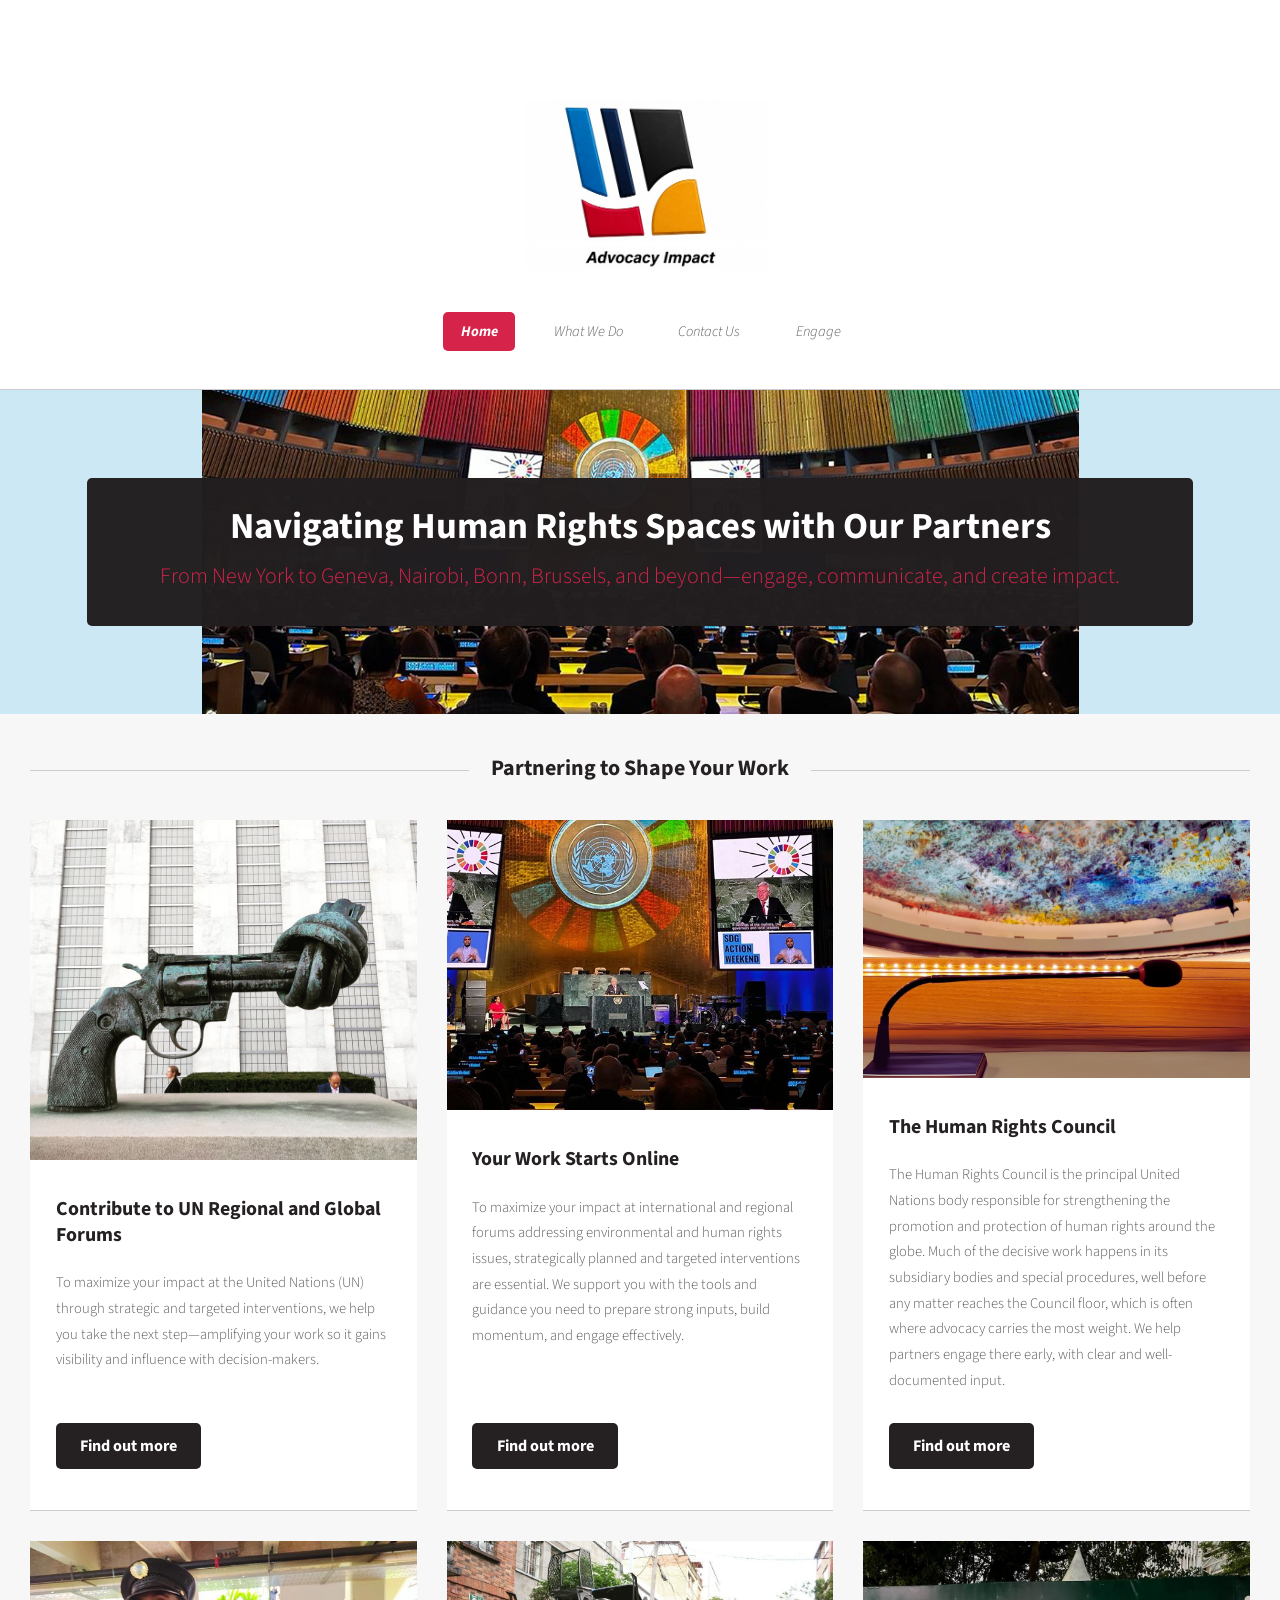
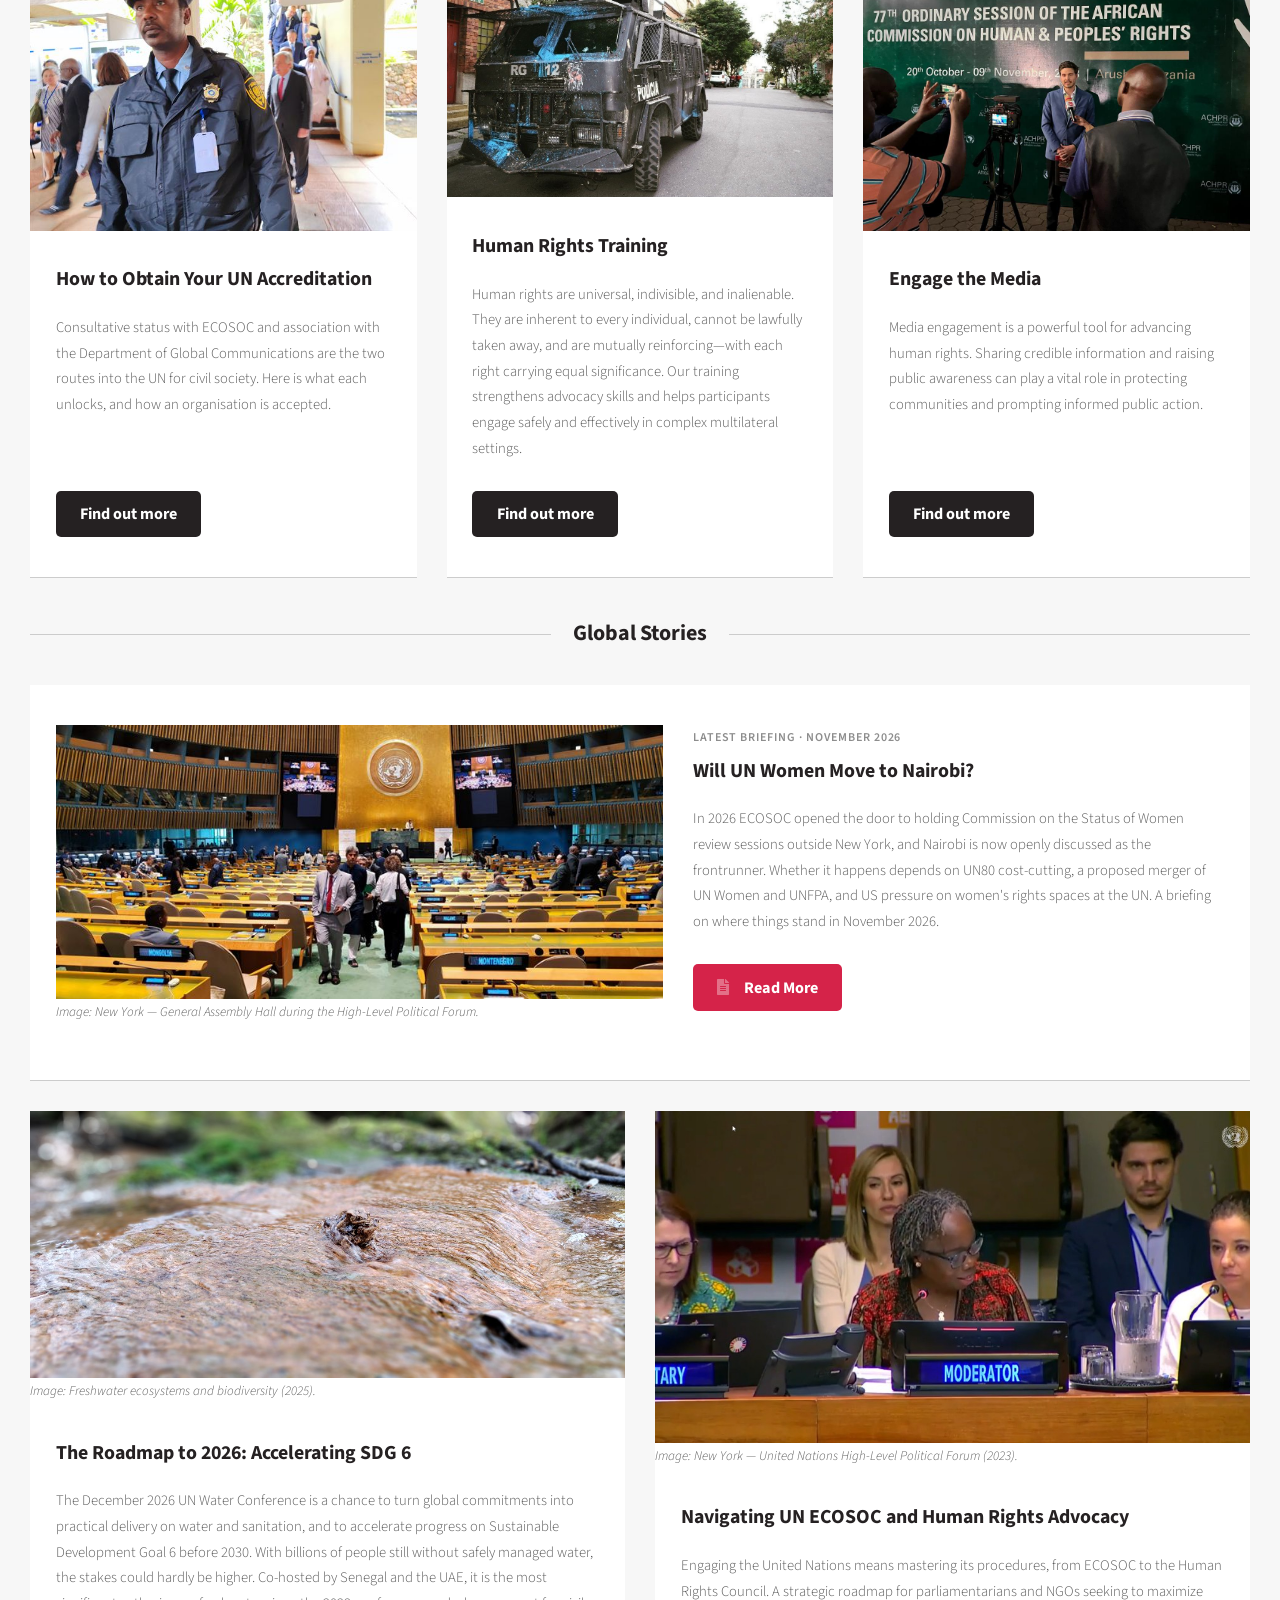
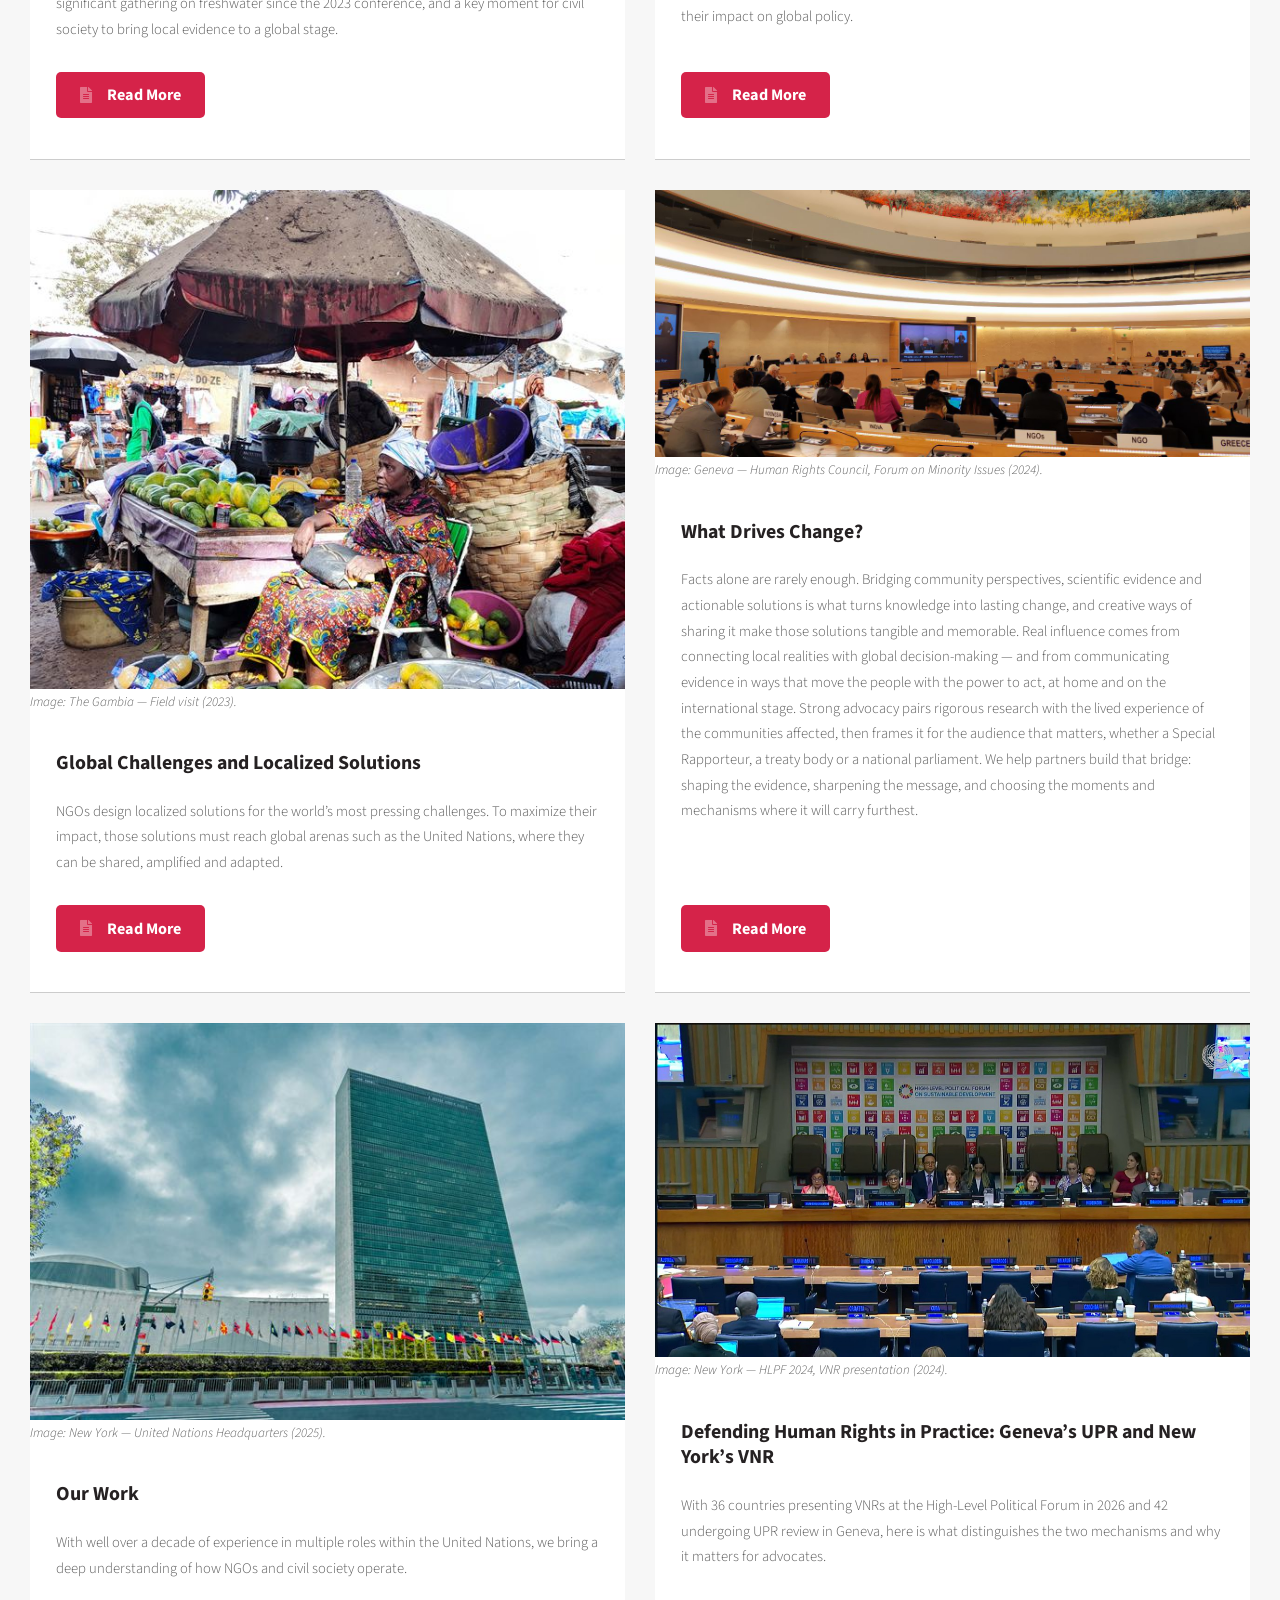
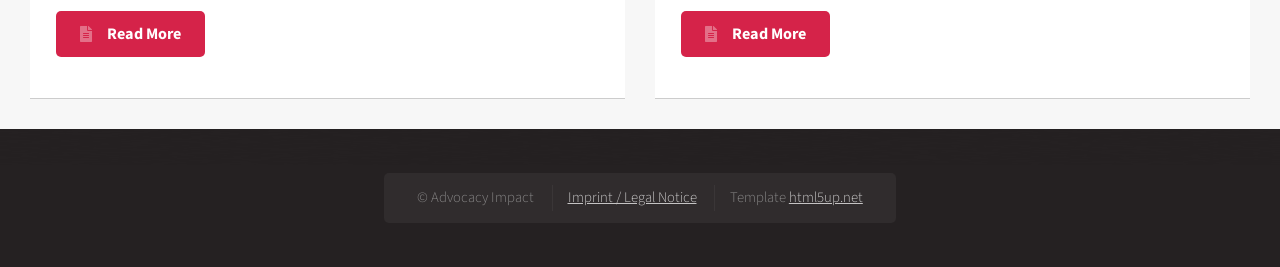
==== commit 376176fe: "Add Global Stories post: Will UN Women move to Nairobi? - New post-7 at the top of Global Stories, f" ====
--- a/index.html
+++ b/index.html
@@ -180,6 +180,29 @@
 <!--	<li><a href="who-we-are.html">Who We Are</a></li> -->
 											</header>
 										<div class="row stories-grid">
+											<!-- Top story: newest Global Stories post, full width above the other cards -->
+											<div class="col-12">
+												<section class="box top-story" style="text-align: left;">
+													<figure style="float: left; width: 52%; margin: 0 2em 1em 0;">
+														<a href="global-stories.html#post-7" class="image" style="display:block;"><img width="1600" height="720" loading="lazy" src="images/un-women-ga-hall.jpg" srcset="images/un-women-ga-hall-768.jpg 768w, images/un-women-ga-hall.jpg 1600w" sizes="(max-width: 736px) 100vw, 600px" alt="Delegates walking down the centre aisle of the UN General Assembly Hall" style="display:block; width:100%; height:auto; margin:0;" /></a>
+														<figcaption class="image-caption">Image: New York — General Assembly Hall during the High-Level Political Forum.</figcaption>
+													</figure>
+													<div style="font-size: 12px; font-weight: 600; letter-spacing: 0.08em; text-transform: uppercase; margin-bottom: 0.5rem; opacity: 0.7;">Latest briefing &middot; November 2026</div>
+													<header>
+														<h3>Will UN Women Move to Nairobi?</h3>
+													</header>
+													<p>In 2026 ECOSOC opened the door to holding Commission on the Status of Women review sessions outside New York, and Nairobi is now openly discussed as the frontrunner. Whether it happens depends on UN80 cost-cutting, a proposed merger of UN Women and UNFPA, and US pressure on women's rights spaces at the UN. A briefing on where things stand in November 2026.</p>
+													<footer>
+														<ul class="actions">
+															<li>
+																<a href="global-stories.html#post-7" class="button icon solid fa-file-alt">
+																	Read More
+																</a>
+															</li>
+														</ul>
+													</footer>
+												</section>
+											</div>
 											<div class="col-6 col-12-small">
 												<section class="box" style="text-align: left;">
 													<figure class="featured-figure">
@@ -225,8 +248,7 @@
 											<div class="col-6 col-12-small">
 												<section class="box" style="text-align: left;">
 													<figure class="featured-figure">
-														<a href="#" class="image featured"><img loading="lazy" src="images/pic15.jpg" srcset="images/pic15-640.jpg 640w, images/pic15.jpg 1280
-w" sizes="(max-width: 736px) 100vw, 600px" alt="" style="display:block; margin:0;" /></a>
+														<a href="#" class="image featured"><img loading="lazy" src="images/pic15.jpg" srcset="images/pic15-640.jpg 640w, images/pic15.jpg 1280w" sizes="(max-width: 736px) 100vw, 600px" alt="" style="display:block; margin:0;" /></a>
 														<figcaption class="image-caption">Image: The Gambia — Field visit (2023).</figcaption>
 													</figure>
 													<header>
--- a/assets/css/custom.css
+++ b/assets/css/custom.css
@@ -158,3 +158,98 @@
 .stories-grid > [class*="col-"] > .box > footer {
 	margin-top: auto;
 }
+
+/* Home page top story: the full-width first card of the Global Stories grid.
+   It keeps the grid's spacing but lays out as a normal block rather than a
+   flex column, so its photo can float beside the text. */
+.stories-grid > .col-12 > .box.top-story {
+	display: block;
+}
+
+/* ==========================================================================
+   Keep floated figures inside their white box (otherwise a tall image at the
+   end of a box hangs out below it).
+   ========================================================================== */
+#main .box::after {
+	content: "";
+	display: table;
+	clear: both;
+}
+
+.stories-grid > [class*="col-"] > .box::after {
+	content: none;
+}
+
+/* ==========================================================================
+   Compact story layout (add "story-compact" to an article's class). The
+   template spaces paragraphs 2em apart, which spreads a long briefing out;
+   this tightens the gaps for that one story without touching the others.
+   ========================================================================== */
+.box.post.story-compact > header {
+	margin-bottom: 1em;
+}
+
+.story-compact > p {
+	margin-bottom: 1em;
+}
+
+.story-compact > h3 {
+	margin-top: 1.1em;
+}
+
+.story-compact > h3:first-of-type {
+	margin-top: 0;
+}
+
+/* Mid-size screens (737-980px): cap every floated photo in a Global Stories
+   post so the text beside it keeps a readable width (some older posts float
+   photos at 60%, which left a column barely 240px wide). */
+@media screen and (min-width: 737px) and (max-width: 980px) {
+	#main article[id^="post-"]:not(.story-compact) figure:not(.story-header) {
+		max-width: 46% !important;
+	}
+}
+
+/* Mid-size screens (737-980px): at their desktop widths the story's floated
+   photos would squeeze the text beside them into a narrow column, so shrink
+   them a little. Phones (<=736px) already stack photos full width. */
+@media screen and (min-width: 737px) and (max-width: 980px) {
+	.story-compact figure {
+		width: 48% !important;
+	}
+
+	.story-compact figure.fig-portrait {
+		width: 31% !important;
+	}
+}
+
+/* At the narrow end of that range, ease the landscape photos back a little
+   so the text beside them stays at least ~300px wide. */
+@media screen and (min-width: 737px) and (max-width: 820px) {
+	.story-compact figure:not(.fig-portrait) {
+		width: 44% !important;
+	}
+}
+
+/* ==========================================================================
+   Portrait (tall) story photos: on phones, keep them narrower than the
+   column and centred, so one tall image doesn't fill the whole screen.
+   ========================================================================== */
+@media screen and (max-width: 736px) {
+	#main figure.fig-portrait {
+		max-width: 70% !important;
+		margin: 0 auto 1.5em auto !important;
+	}
+}
+
+/* On tablets there is room to keep the portrait beside the text, which
+   avoids white strips either side of a tall, centred photo. Below 560px the
+   text column beside it would get too narrow, so it stays stacked there. */
+@media screen and (min-width: 560px) and (max-width: 736px) {
+	#main figure.fig-portrait {
+		float: left !important;
+		width: 40% !important;
+		max-width: none !important;
+		margin: 0.3em 1.25em 0.75em 0 !important;
+	}
+}
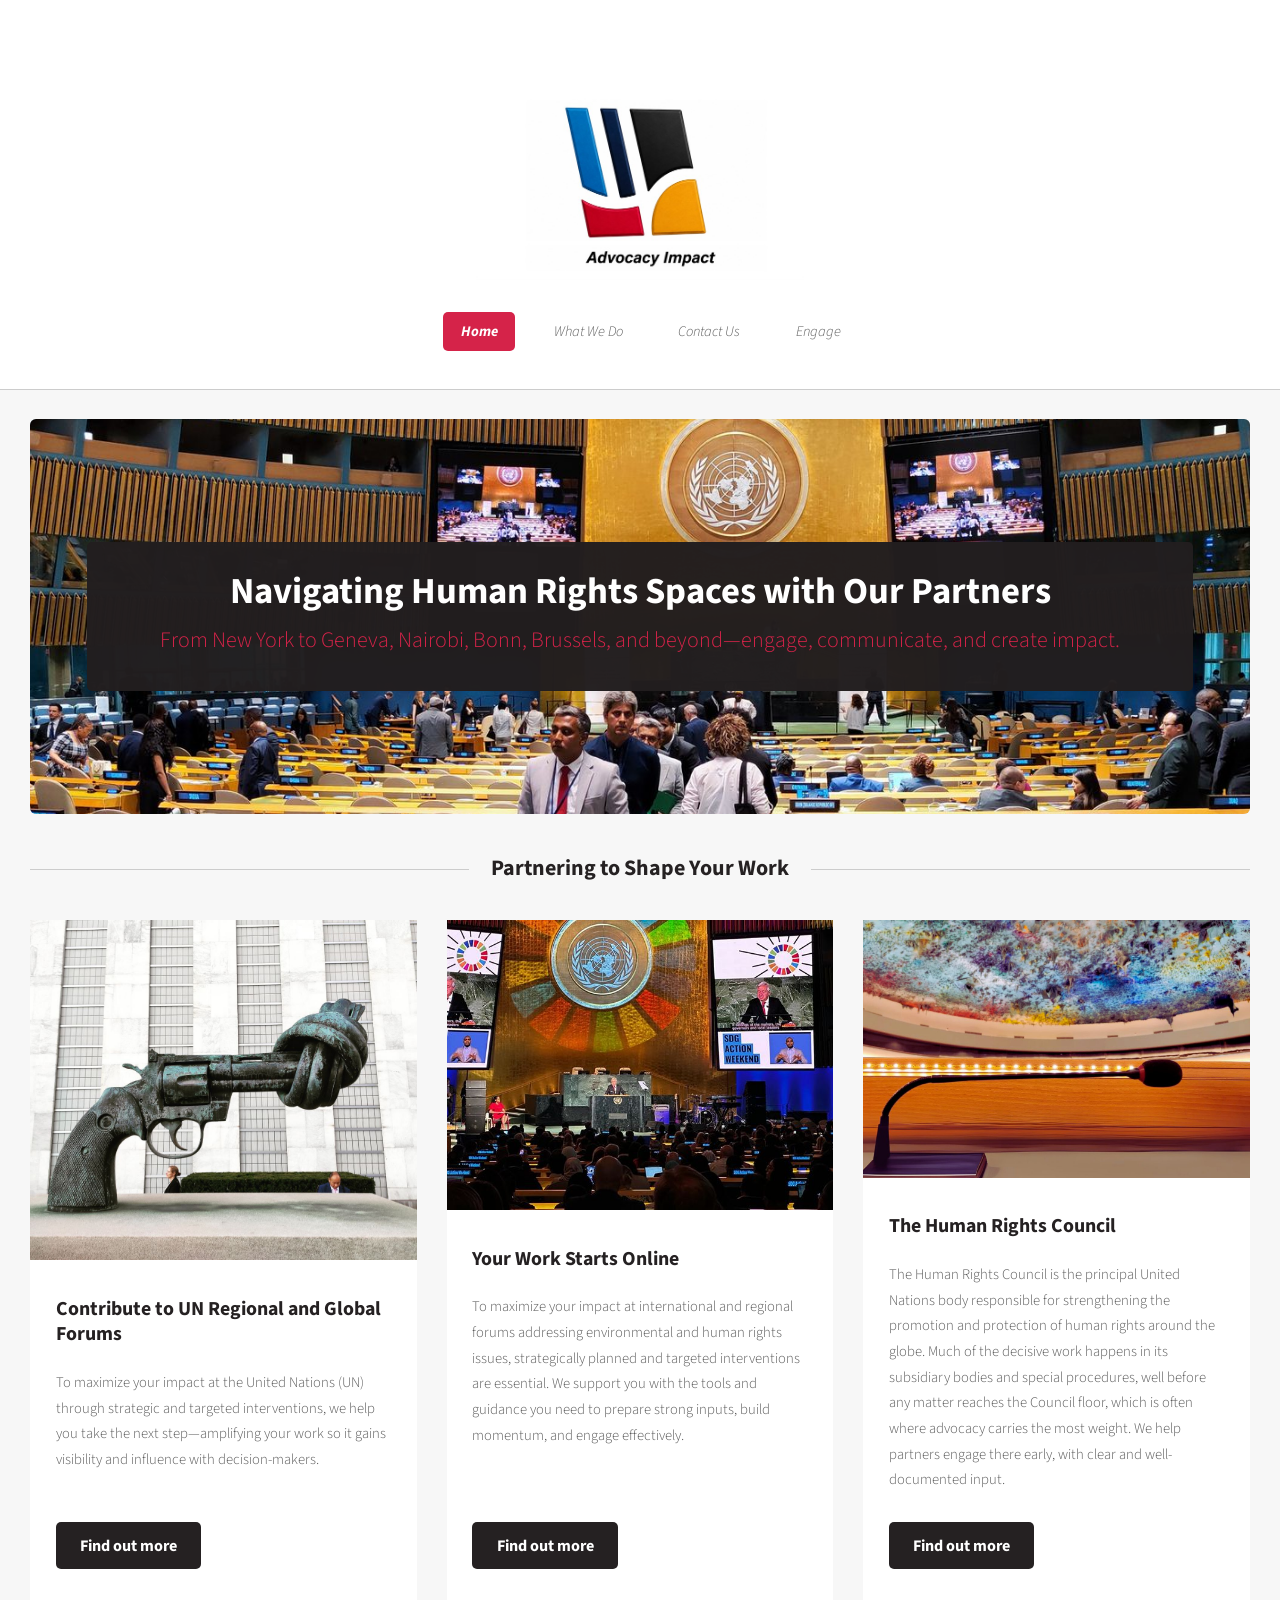
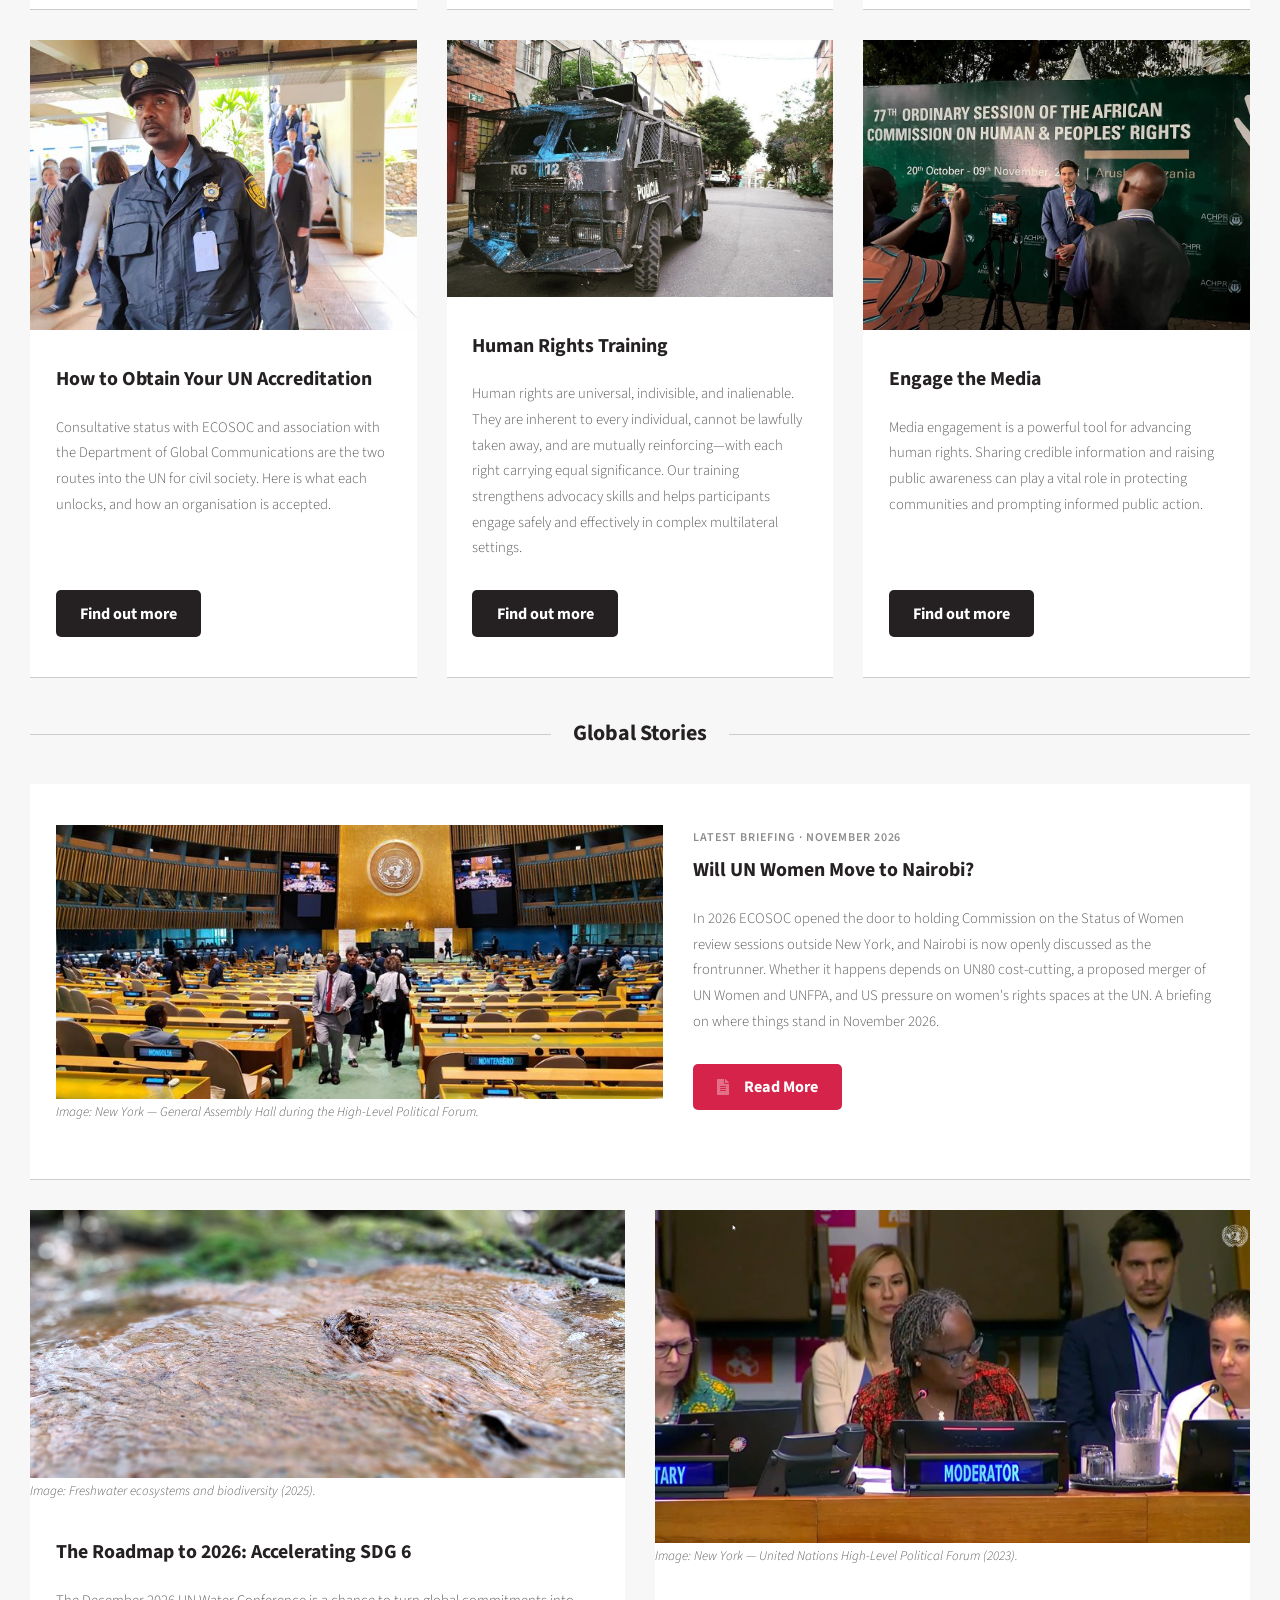
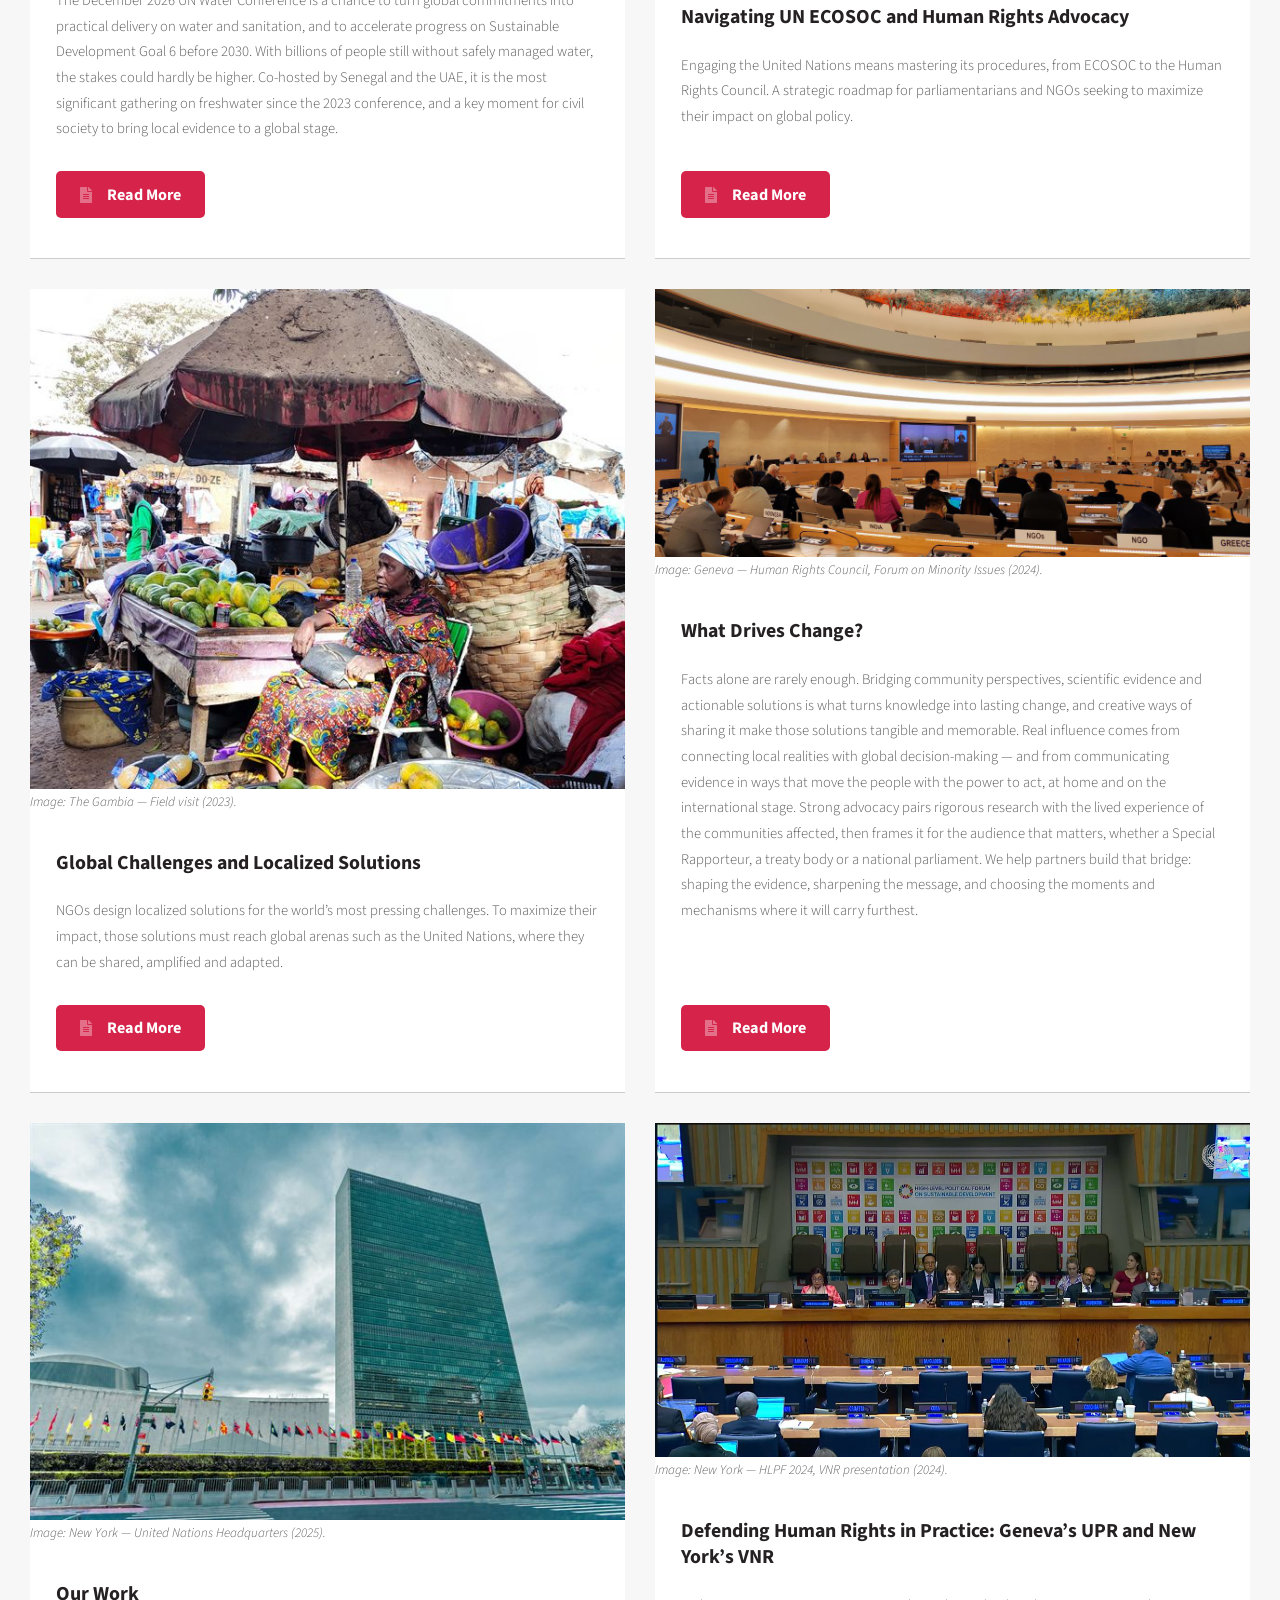
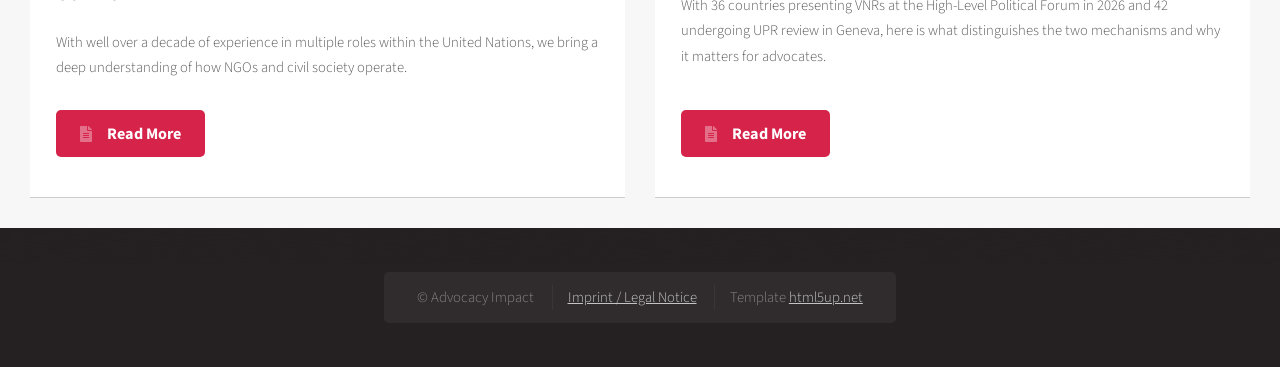
==== commit a8b9c8ae: "Home banner: GA Hall photo inside the content column - Banner now sits in the content column, lined " ====
--- a/index.html
+++ b/index.html
@@ -45,13 +45,17 @@
 
 					</section>
 
-					<!-- Banner -->
-						<section id="banner">
-							<header>
-								<h2>Navigating Human Rights Spaces with Our Partners</h2>
-								<p>From New York to Geneva, Nairobi, Bonn, Brussels, and beyond—engage, communicate, and create impact.</p>
-							</header>
-						</section>
+					<!-- Banner (inside the content column, so it lines up with the sections below) -->
+						<div id="banner-wrapper">
+							<div class="container">
+								<section id="banner">
+									<header>
+										<h2>Navigating Human Rights Spaces with Our Partners</h2>
+										<p>From New York to Geneva, Nairobi, Bonn, Brussels, and beyond—engage, communicate, and create impact.</p>
+									</header>
+								</section>
+							</div>
+						</div>
 
 			<!-- Main -->
 				<section id="main">
--- a/assets/css/custom.css
+++ b/assets/css/custom.css
@@ -59,6 +59,49 @@
    background show through as a black strip below the menu. */
 #banner {
 	margin-top: 0;
+}
+
+/* Home page banner, behind the "Navigating Human Rights Spaces" box.
+   It sits inside the content column (see #banner-wrapper in index.html), on
+   the same grey as the sections below, so its edges line up with them. */
+#banner-wrapper {
+	background: #f7f7f7;
+	padding-top: 2em;
+}
+
+/* About 20% taller than the template's banner. */
+#banner {
+	padding: 10.8em 0;
+	overflow: hidden;
+	border-radius: 6px;
+	background: #CCE8F4;
+}
+
+@media screen and (max-width: 1280px) {
+	#banner {
+		padding: 8.4em 0;
+	}
+}
+
+/* The photo is drawn on its own layer so it can be shown about a third
+   larger than "just fills the banner" (1.2 x 1.1): the sides are trimmed,
+   the framing (UN emblem above the text box, delegates below) stays the
+   same. It uses the full-quality 1800px original. */
+#banner::before {
+	content: "";
+	position: absolute;
+	top: 0;
+	right: 0;
+	bottom: 0;
+	left: 0;
+	background: url("../../images/un-women-ga-hall-banner.jpg") center 15% / cover no-repeat;
+	transform: scale(1.32);
+	transform-origin: 50% 15%;
+}
+
+#banner header {
+	position: relative;
+	z-index: 1;
 }
 
 /* ==========================================================================
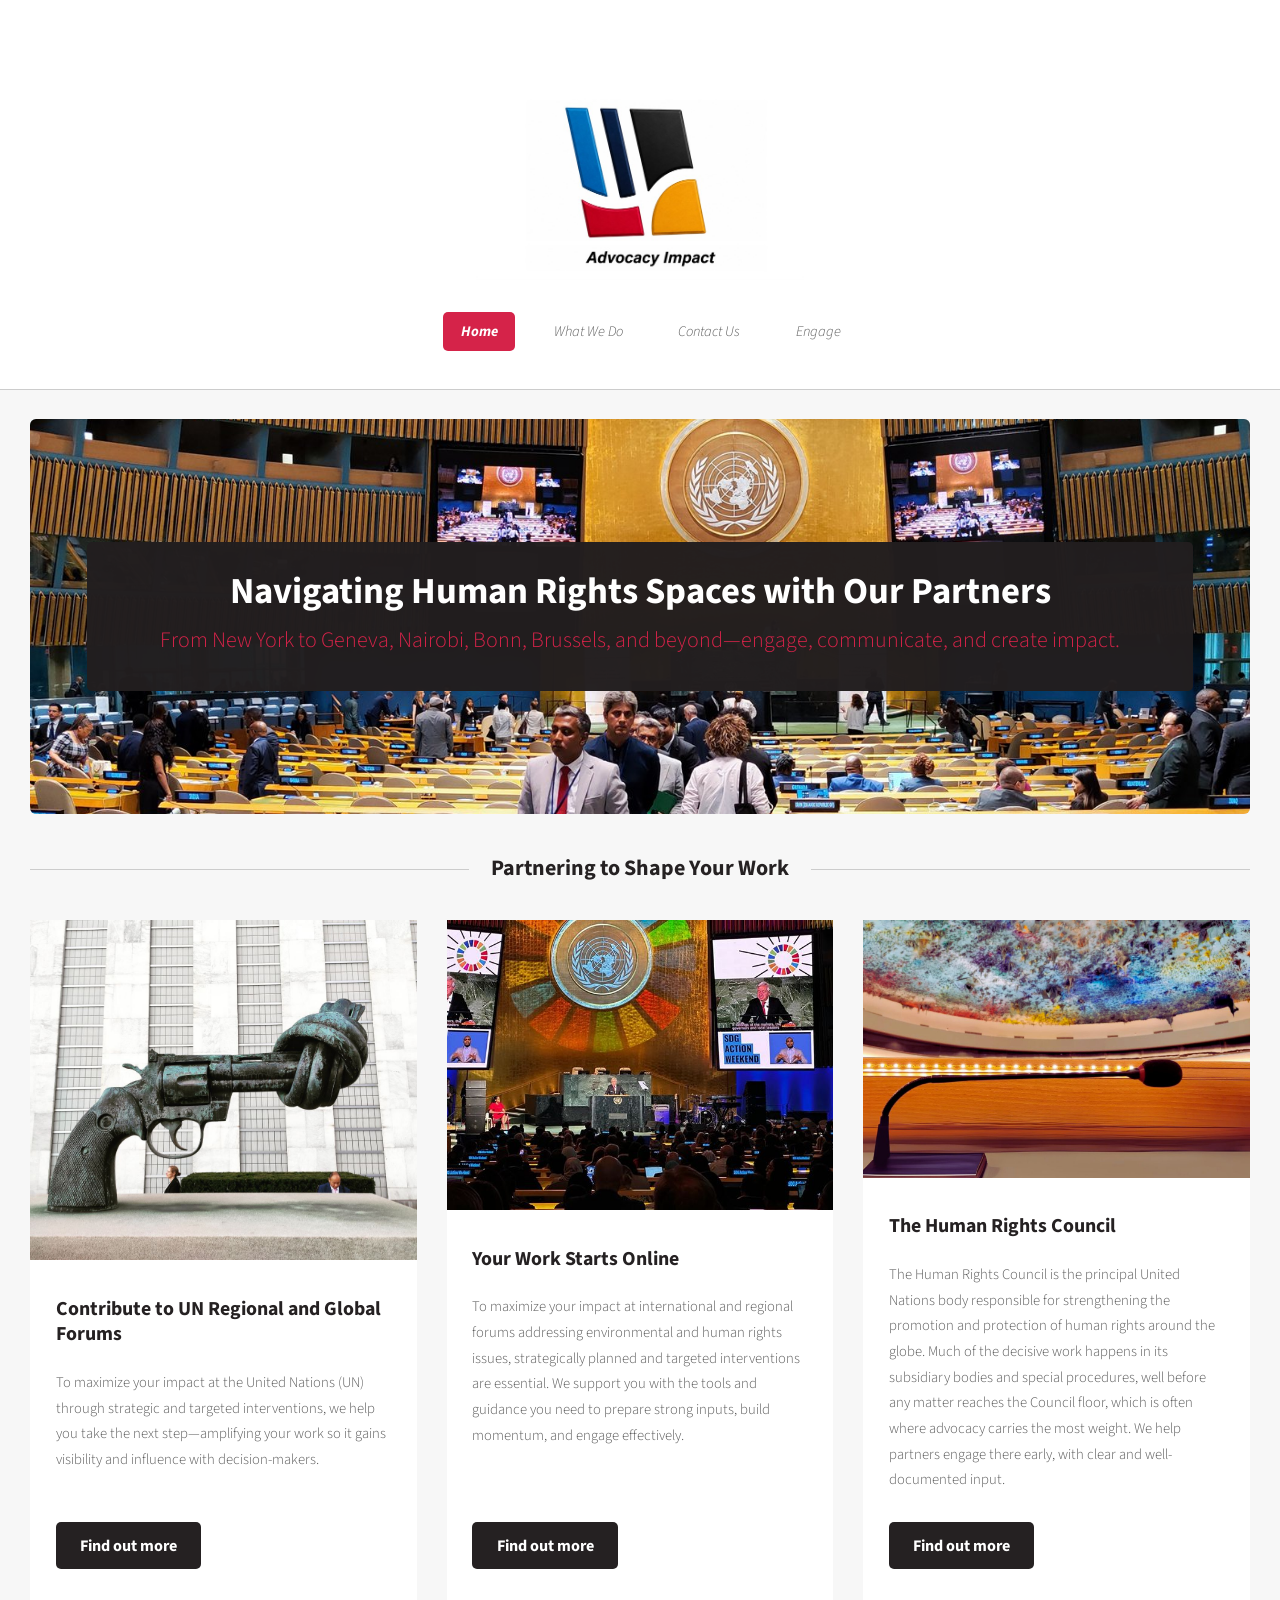
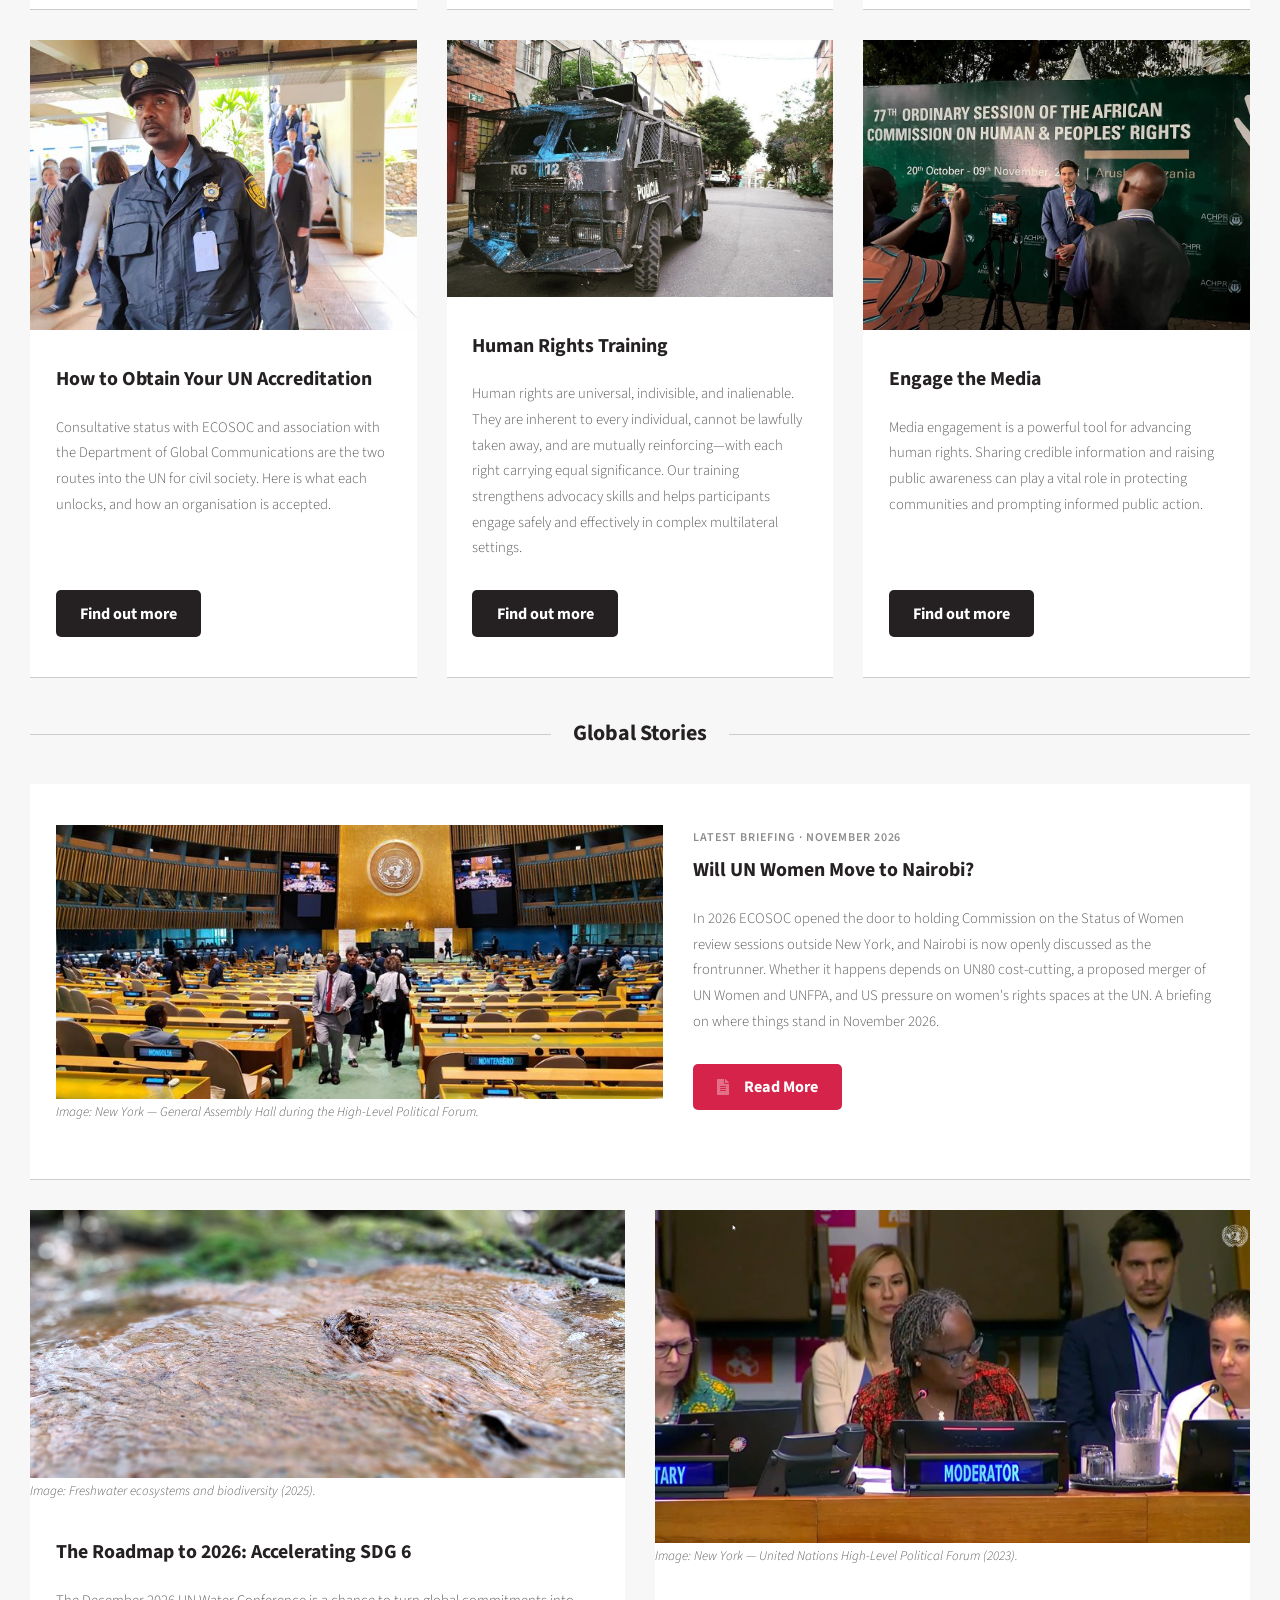
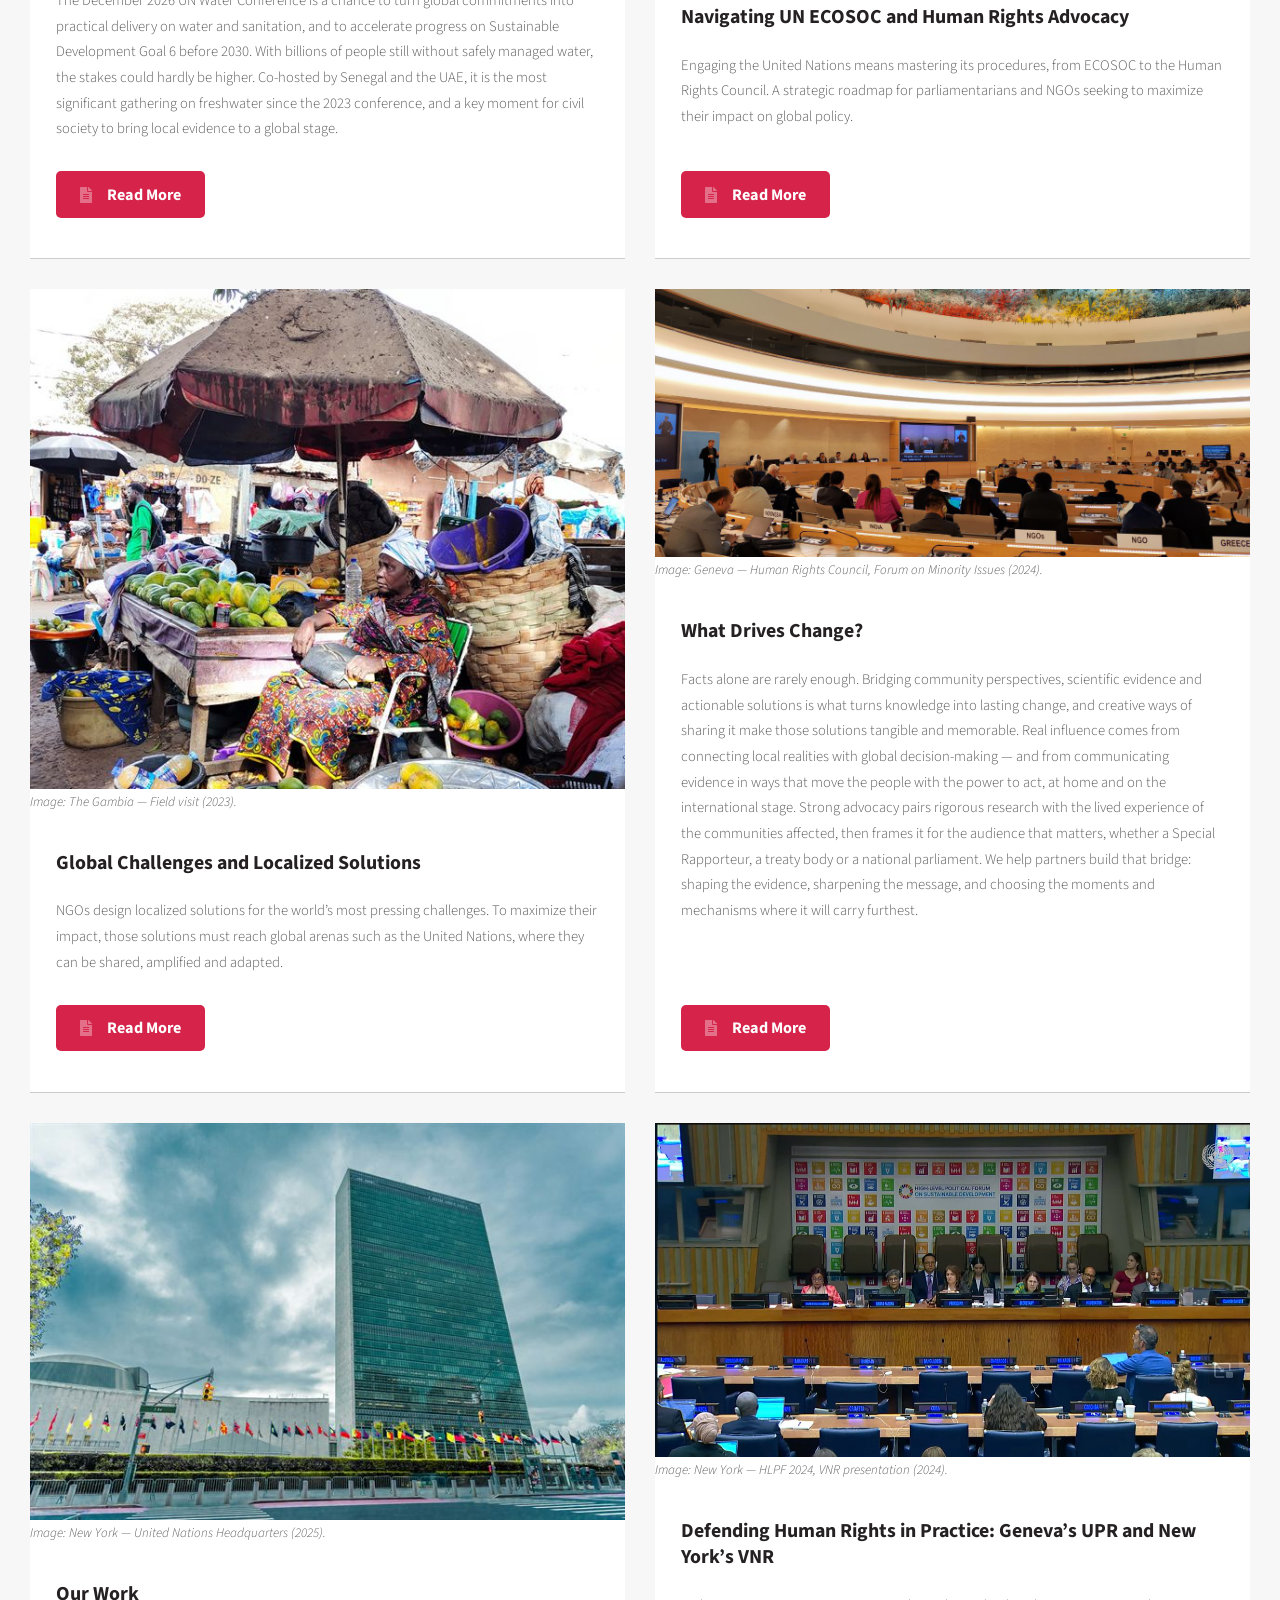
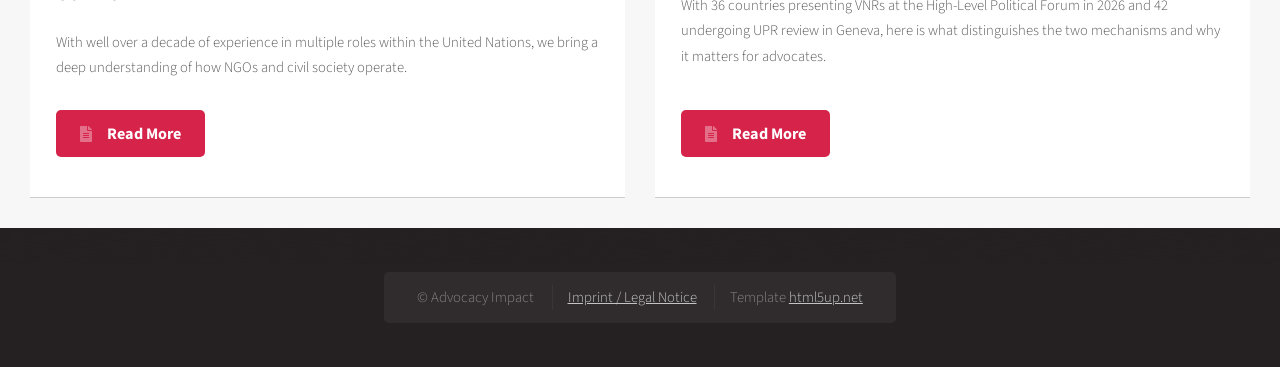
==== commit 24911d6e: "Sharper home banner from the 4096px original photo - 2000px copy for standard screens, 3200px for hi" ====
--- a/index.html
+++ b/index.html
@@ -17,7 +17,7 @@
 		<meta property="og:image" content="https://advocacyimpact.eu/images/logo.jpg" />
 		<meta property="og:url" content="https://advocacyimpact.eu/" />
 		<link rel="stylesheet" href="assets/css/main.css" />
-		<link rel="stylesheet" href="assets/css/custom.css" />
+		<link rel="stylesheet" href="assets/css/custom.css?v=20261103b" />
 	</head>
 	<body class="homepage is-preload">
 		<div id="page-wrapper">
--- a/assets/css/custom.css
+++ b/assets/css/custom.css
@@ -86,7 +86,9 @@
 /* The photo is drawn on its own layer so it can be shown about a third
    larger than "just fills the banner" (1.2 x 1.1): the sides are trimmed,
    the framing (UN emblem above the text box, delegates below) stays the
-   same. It uses the full-quality 1800px original. */
+   same. Both copies are made from the 4096px original: 2000px for standard
+   screens, 3200px for high-resolution screens (browsers pick via image-set;
+   older ones fall back to the 2000px copy). */
 #banner::before {
 	content: "";
 	position: absolute;
@@ -94,7 +96,9 @@
 	right: 0;
 	bottom: 0;
 	left: 0;
-	background: url("../../images/un-women-ga-hall-banner.jpg") center 15% / cover no-repeat;
+	background: url("../../images/un-women-ga-hall-banner-2000.jpg") center 15% / cover no-repeat;
+	background-image: -webkit-image-set(url("../../images/un-women-ga-hall-banner-2000.jpg") 1x, url("../../images/un-women-ga-hall-banner-3200.jpg") 2x);
+	background-image: image-set(url("../../images/un-women-ga-hall-banner-2000.jpg") 1x, url("../../images/un-women-ga-hall-banner-3200.jpg") 2x);
 	transform: scale(1.32);
 	transform-origin: 50% 15%;
 }
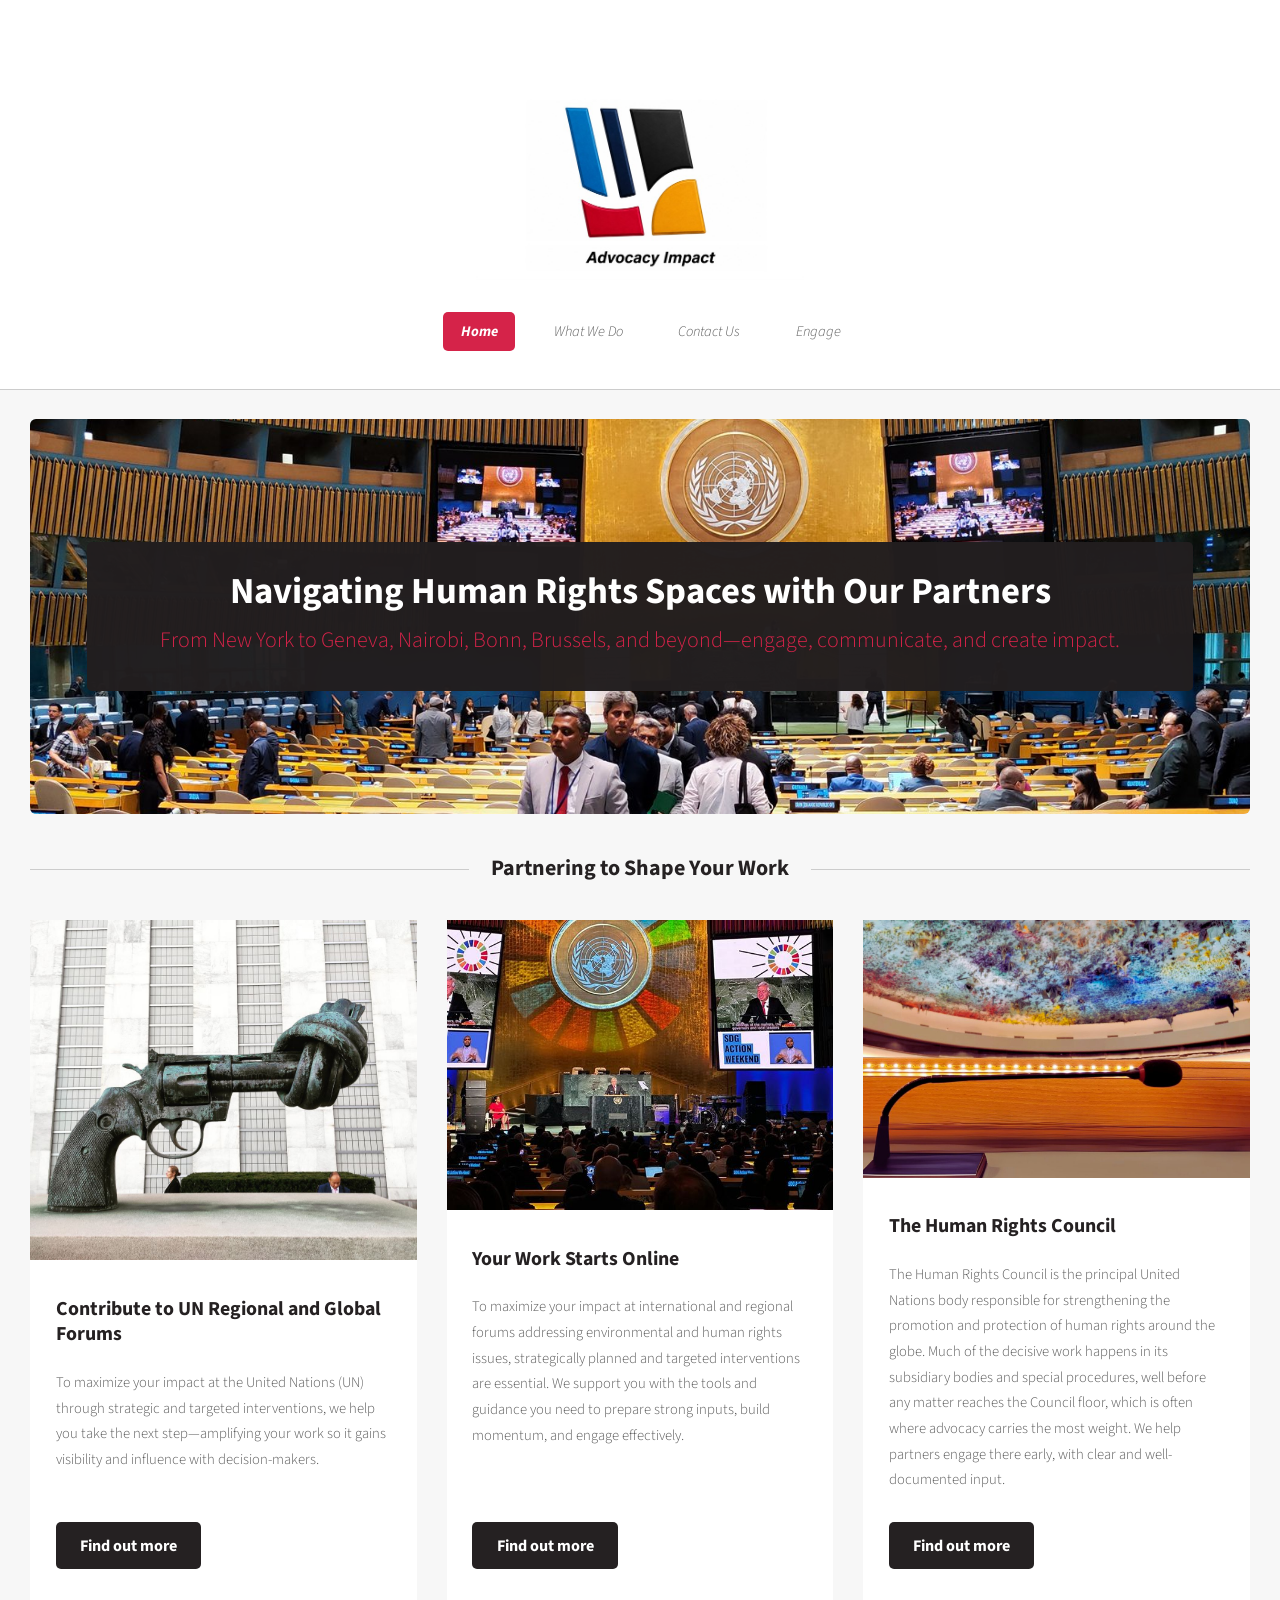
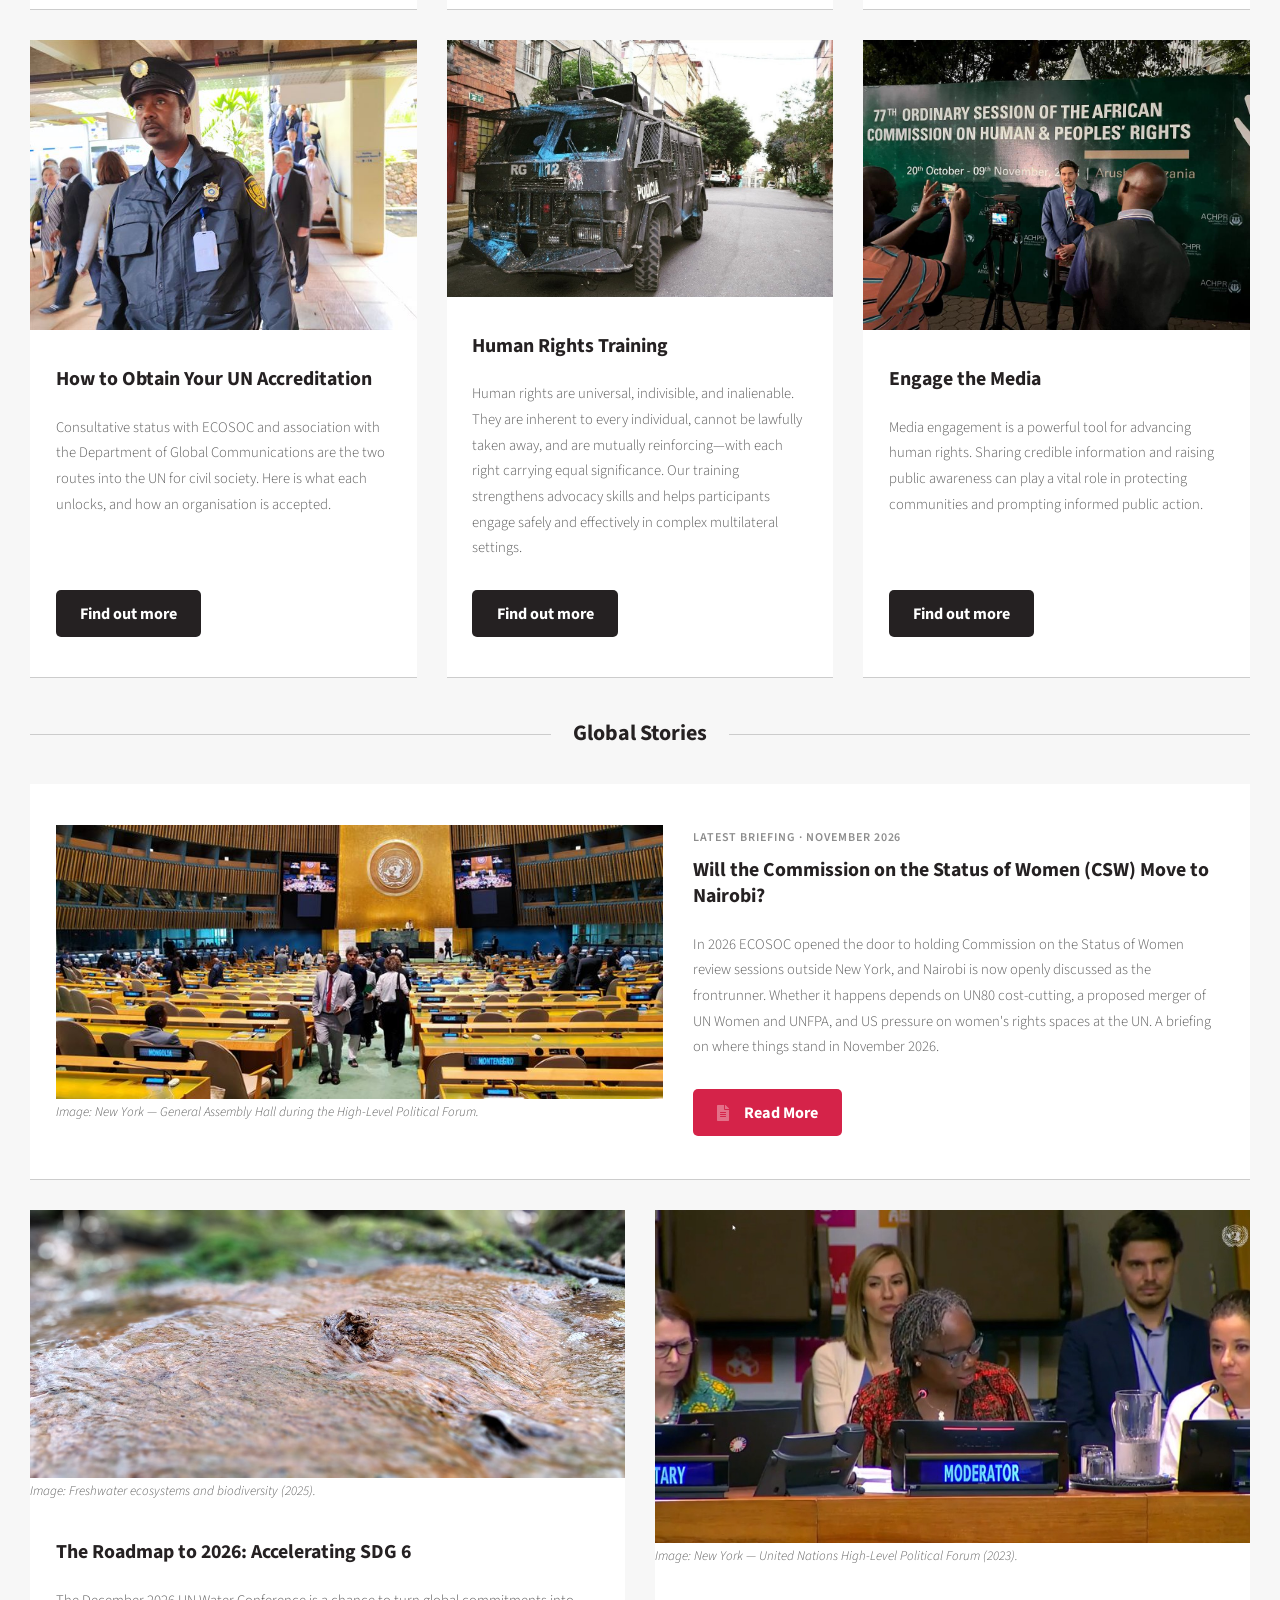
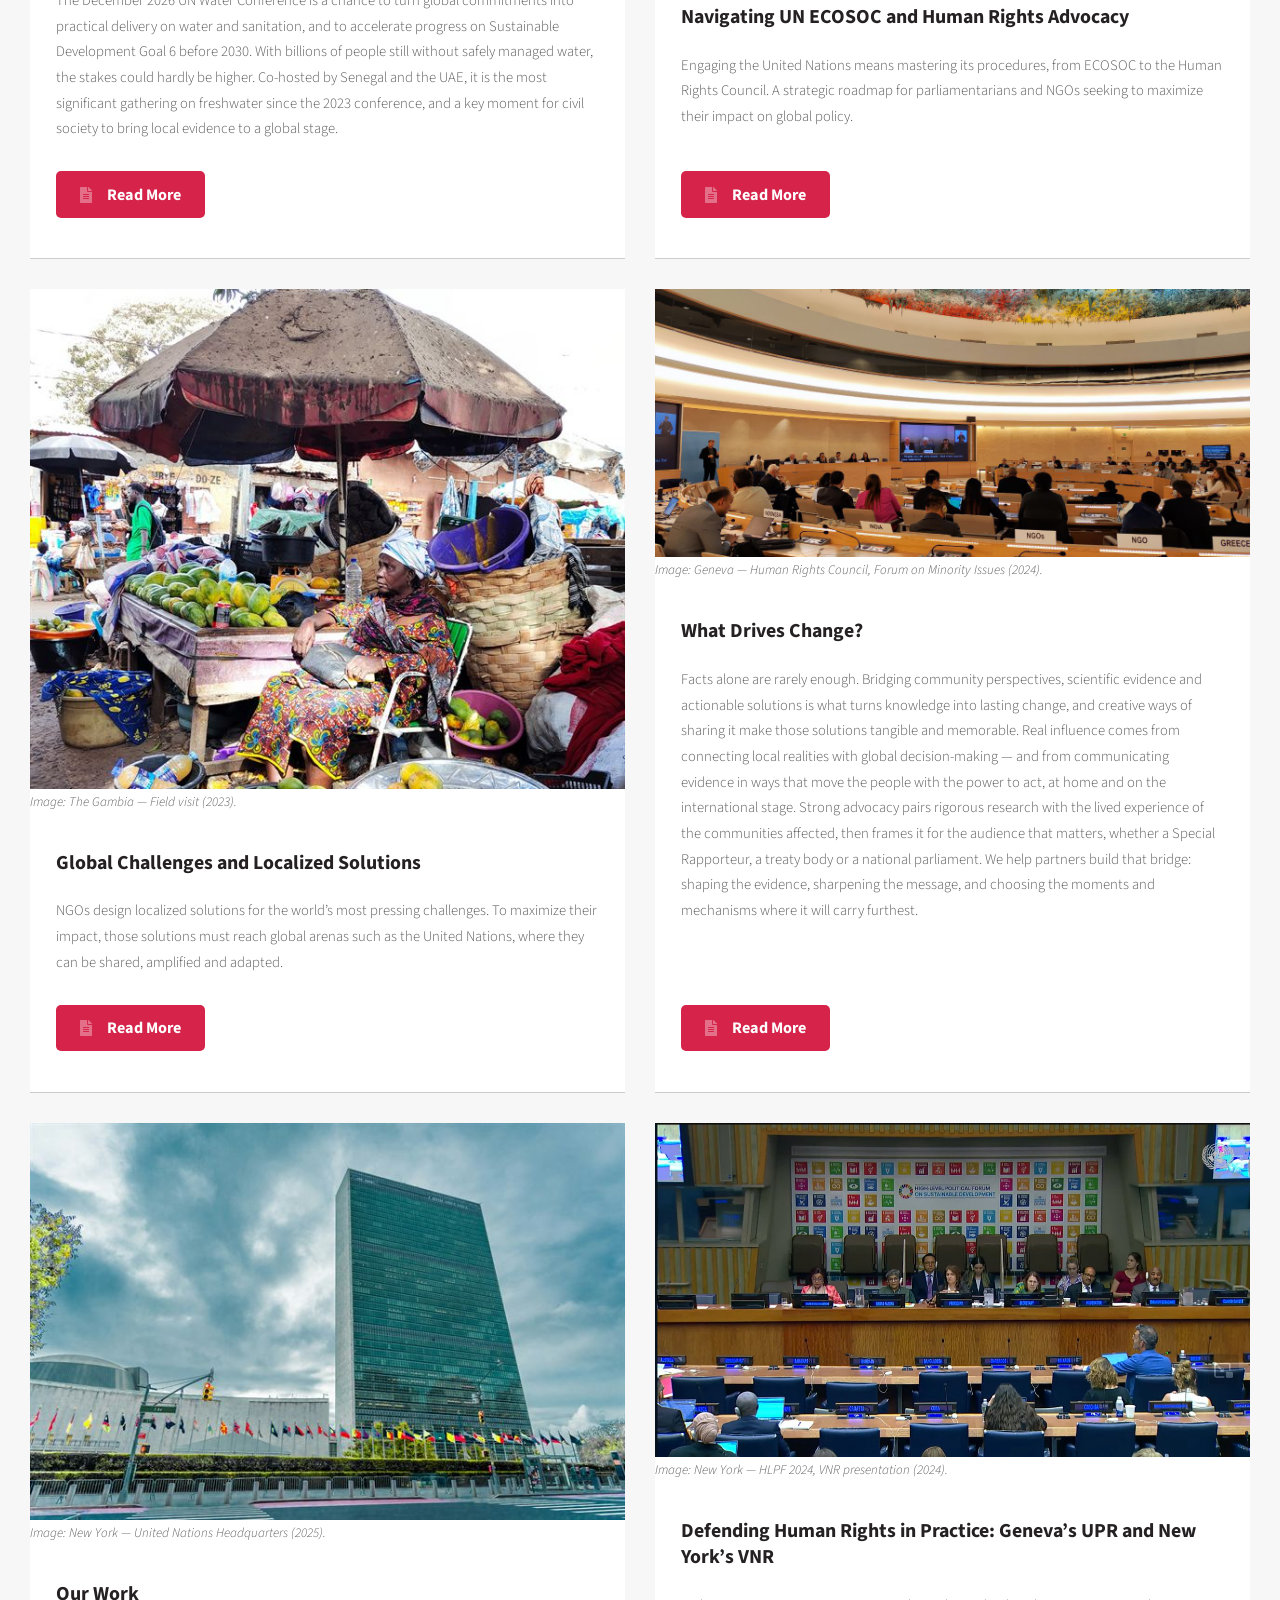
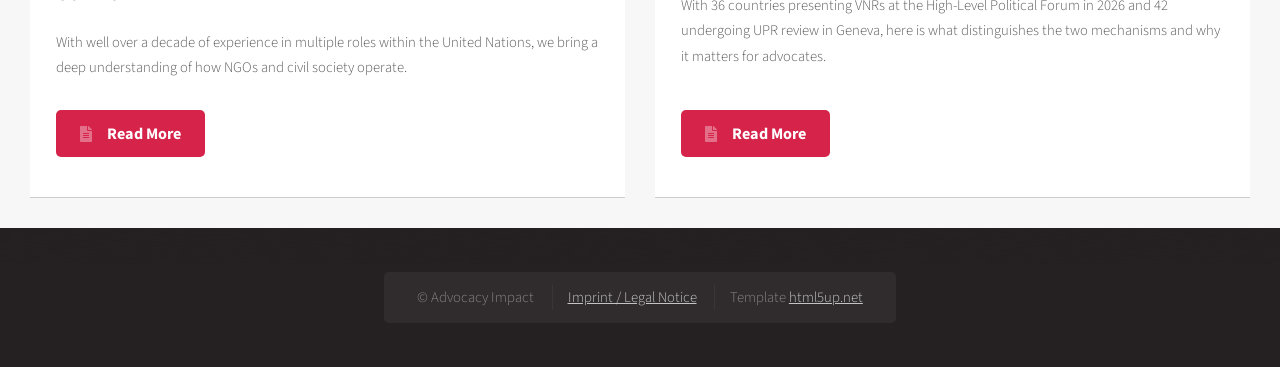
==== commit 4f7775ed: "Retitle story: Will the Commission on the Status of Women (CSW) move to Nairobi? - New title in the " ====
--- a/index.html
+++ b/index.html
@@ -17,7 +17,7 @@
 		<meta property="og:image" content="https://advocacyimpact.eu/images/logo.jpg" />
 		<meta property="og:url" content="https://advocacyimpact.eu/" />
 		<link rel="stylesheet" href="assets/css/main.css" />
-		<link rel="stylesheet" href="assets/css/custom.css?v=20261103b" />
+		<link rel="stylesheet" href="assets/css/custom.css?v=20261103c" />
 	</head>
 	<body class="homepage is-preload">
 		<div id="page-wrapper">
@@ -193,7 +193,7 @@
 													</figure>
 													<div style="font-size: 12px; font-weight: 600; letter-spacing: 0.08em; text-transform: uppercase; margin-bottom: 0.5rem; opacity: 0.7;">Latest briefing &middot; November 2026</div>
 													<header>
-														<h3>Will UN Women Move to Nairobi?</h3>
+														<h3>Will the Commission on the Status of Women (CSW) Move to Nairobi?</h3>
 													</header>
 													<p>In 2026 ECOSOC opened the door to holding Commission on the Status of Women review sessions outside New York, and Nairobi is now openly discussed as the frontrunner. Whether it happens depends on UN80 cost-cutting, a proposed merger of UN Women and UNFPA, and US pressure on women's rights spaces at the UN. A briefing on where things stand in November 2026.</p>
 													<footer>
@@ -376,7 +376,7 @@
 			<script src="assets/js/browser.min.js"></script>
 			<script src="assets/js/breakpoints.min.js"></script>
 			<script src="assets/js/util.js"></script>
-			<script src="assets/js/main.js"></script>
+			<script src="assets/js/main.js?v=20261103c"></script>
 
 	</body>
 </html>
--- a/assets/css/custom.css
+++ b/assets/css/custom.css
@@ -214,6 +214,136 @@
 }
 
 /* ==========================================================================
+   Mobile menu (<=980px). The template showed a faint grey icon square and a
+   full-height side drawer with small grey italic links. Instead: a clearly
+   labelled floating "Menu" button, and a compact card with large links that
+   drops down under it while the page behind is dimmed.
+   ========================================================================== */
+@media screen and (max-width: 980px) {
+
+	/* The page no longer slides sideways when the menu opens. */
+	body.navPanel-visible #page-wrapper,
+	body.navPanel-visible #titleBar {
+		transform: none;
+	}
+
+	/* Floating button: only as big as the button itself, above the dimmed page. */
+	#titleBar {
+		top: 12px;
+		left: 12px;
+		width: auto;
+		height: auto;
+		z-index: 10003;
+	}
+
+	#titleBar .toggle {
+		display: inline-flex;
+		align-items: center;
+		gap: 8px;
+		width: auto;
+		height: 44px;
+		padding: 0 18px 0 15px;
+		border-radius: 22px;
+		background: #d52349;
+		color: #fff;
+		font-size: 16px;
+		font-weight: 600;
+		line-height: 1;
+		letter-spacing: 0.02em;
+		box-shadow: 0 3px 10px rgba(0, 0, 0, 0.28);
+	}
+
+	#titleBar .toggle:before {
+		position: static;
+		width: auto;
+		height: auto;
+		line-height: 1;
+		font-size: 17px;
+		background: none;
+		border-radius: 0;
+	}
+
+	#titleBar .toggle:after {
+		content: "Menu";
+	}
+
+	#titleBar .toggle:active {
+		background: #b81d3e;
+	}
+
+	#titleBar .toggle:active:before {
+		background: none;
+	}
+
+	body.navPanel-visible #titleBar .toggle:before {
+		content: '\f00d';
+	}
+
+	body.navPanel-visible #titleBar .toggle:after {
+		content: "Close";
+	}
+
+	/* The open menu: a white card under the button, sized to its links. */
+	#navPanel {
+		top: 66px;
+		left: 12px;
+		width: 300px;
+		max-width: calc(100% - 24px);
+		height: auto;
+		max-height: calc(100% - 80px);
+		padding: 6px 0;
+		background: #fff;
+		border-radius: 14px;
+		box-shadow: 0 0 0 100vmax rgba(37, 33, 34, 0.45), 0 14px 34px rgba(0, 0, 0, 0.3);
+		transform: translateY(-10px);
+		opacity: 0;
+		visibility: hidden;
+		transition: opacity 0.2s ease, transform 0.2s ease, visibility 0s linear 0.2s;
+	}
+
+	body.navPanel-visible #navPanel {
+		transform: none;
+		opacity: 1;
+		visibility: visible;
+		transition: opacity 0.2s ease, transform 0.2s ease;
+	}
+
+	#navPanel .link,
+	#navPanel .depth-0 {
+		height: auto;
+		padding: 14px 22px;
+		border-top: solid 1px #eee;
+		color: #252122;
+		font-size: 19px;
+		font-style: normal;
+		font-weight: 600;
+		line-height: 1.3;
+	}
+
+	#navPanel .link:first-child {
+		border-top: 0;
+	}
+
+	/* "Global Stories" and "Who We Are" sit under "Engage". */
+	#navPanel .depth-1 {
+		padding-left: 40px;
+		color: #5d5d5d;
+		font-size: 17px;
+		font-weight: 400;
+	}
+
+	#navPanel .indent-1 {
+		display: none;
+	}
+
+	/* The page you're on. */
+	#navPanel .link.current {
+		color: #d52349;
+		box-shadow: inset 4px 0 0 #d52349;
+	}
+}
+
+/* ==========================================================================
    Keep floated figures inside their white box (otherwise a tall image at the
    end of a box hangs out below it).
    ========================================================================== */
